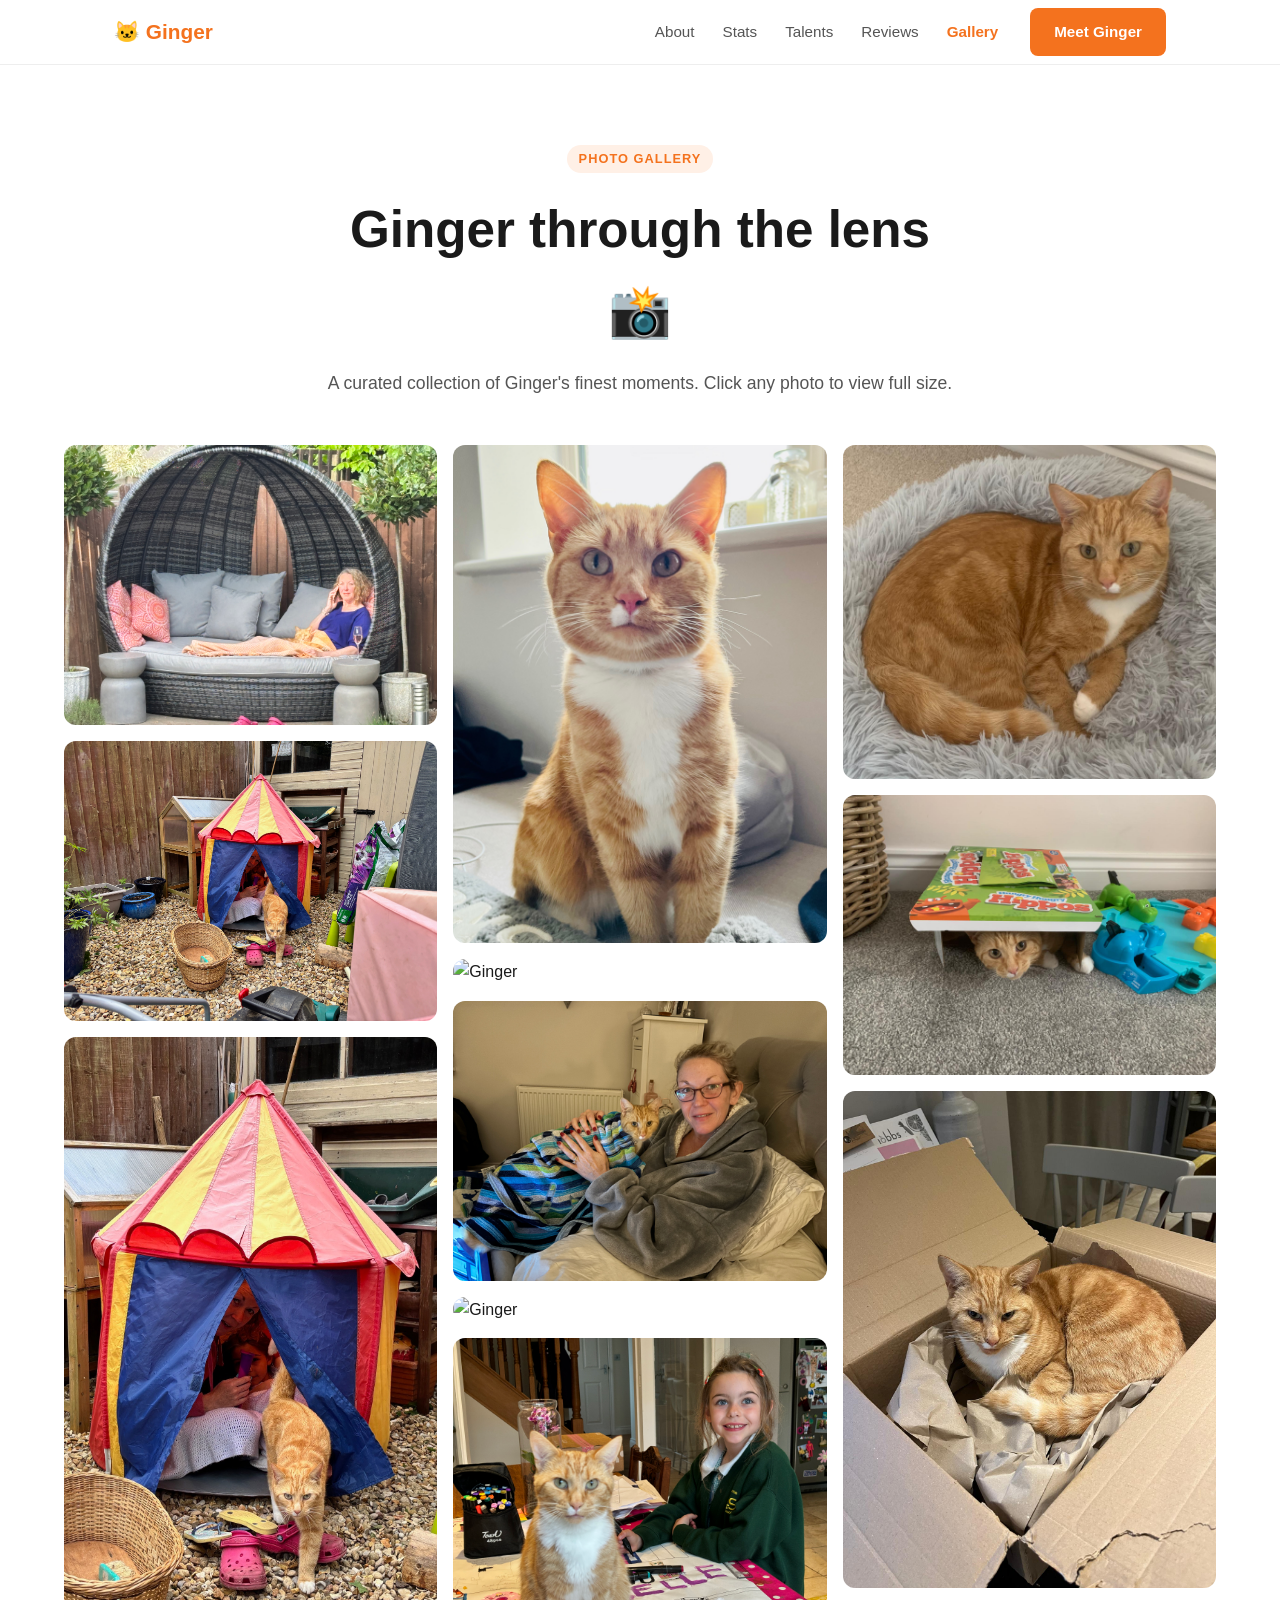
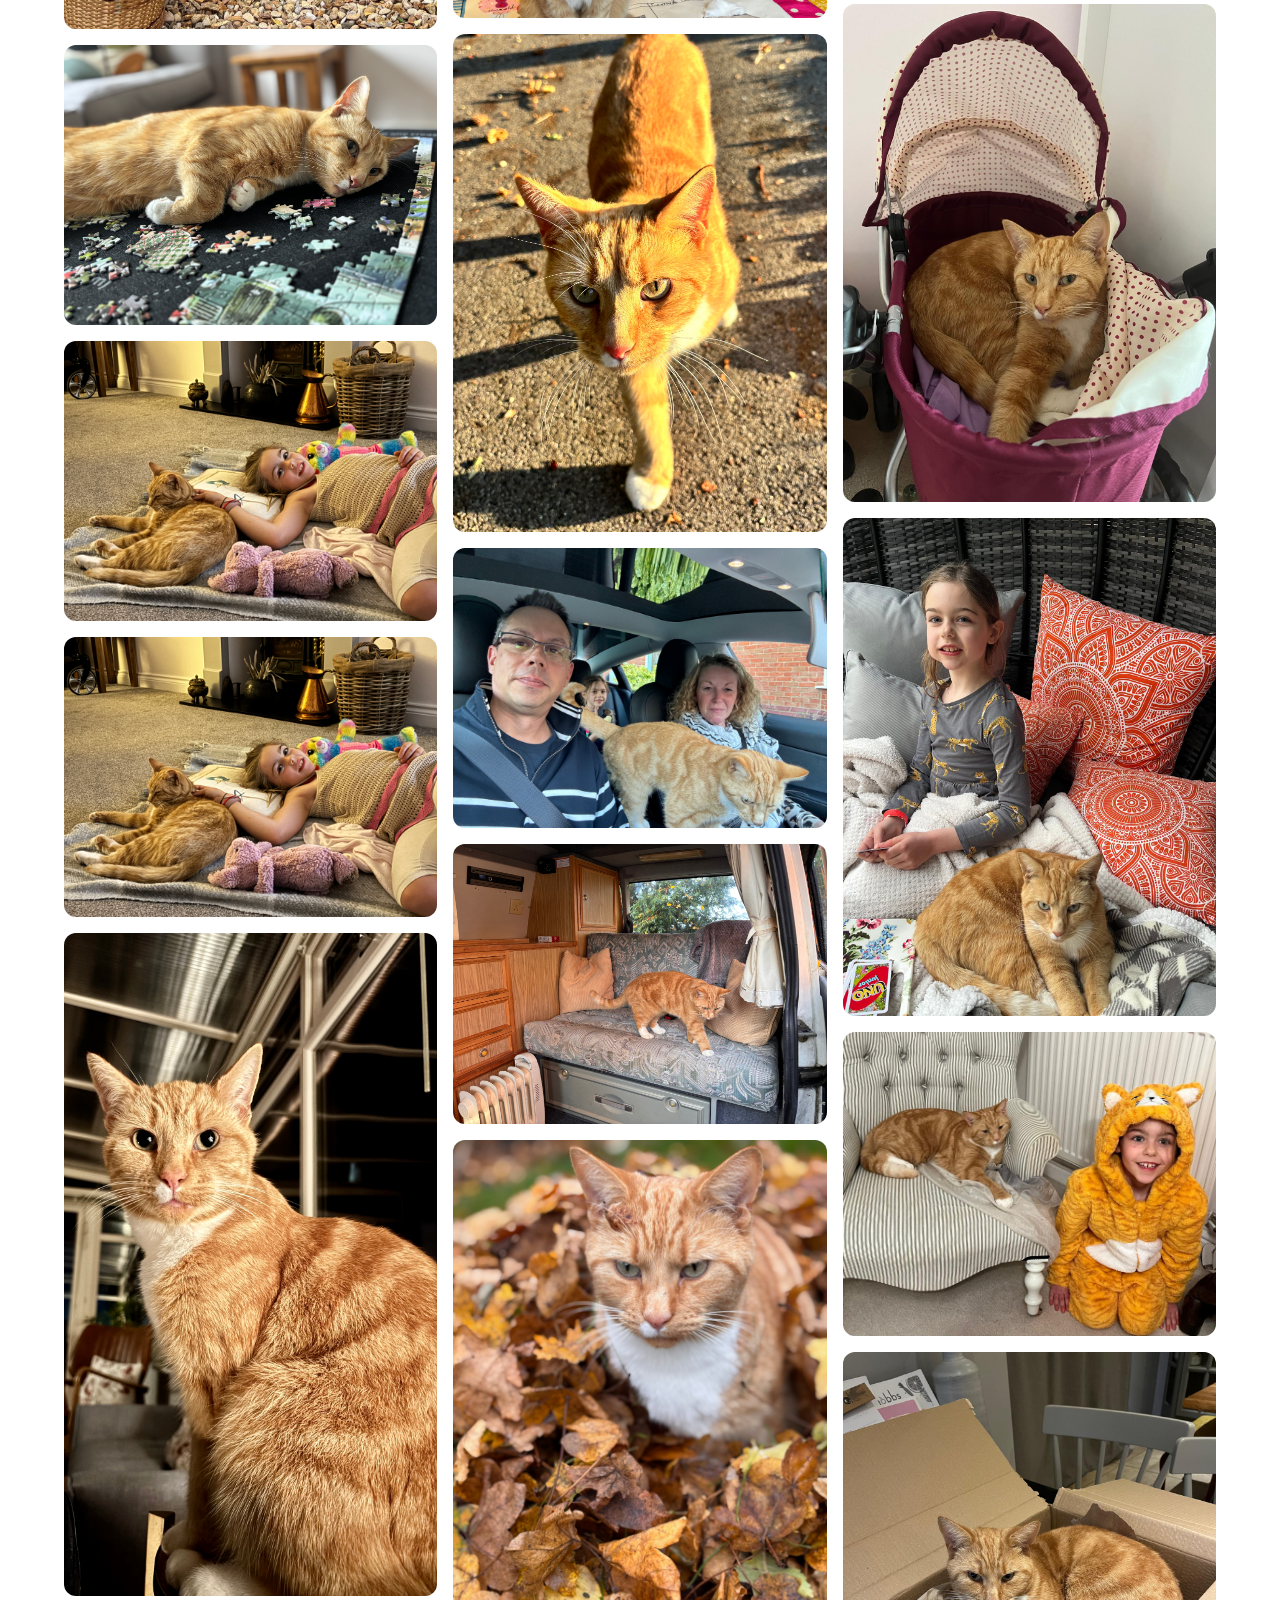
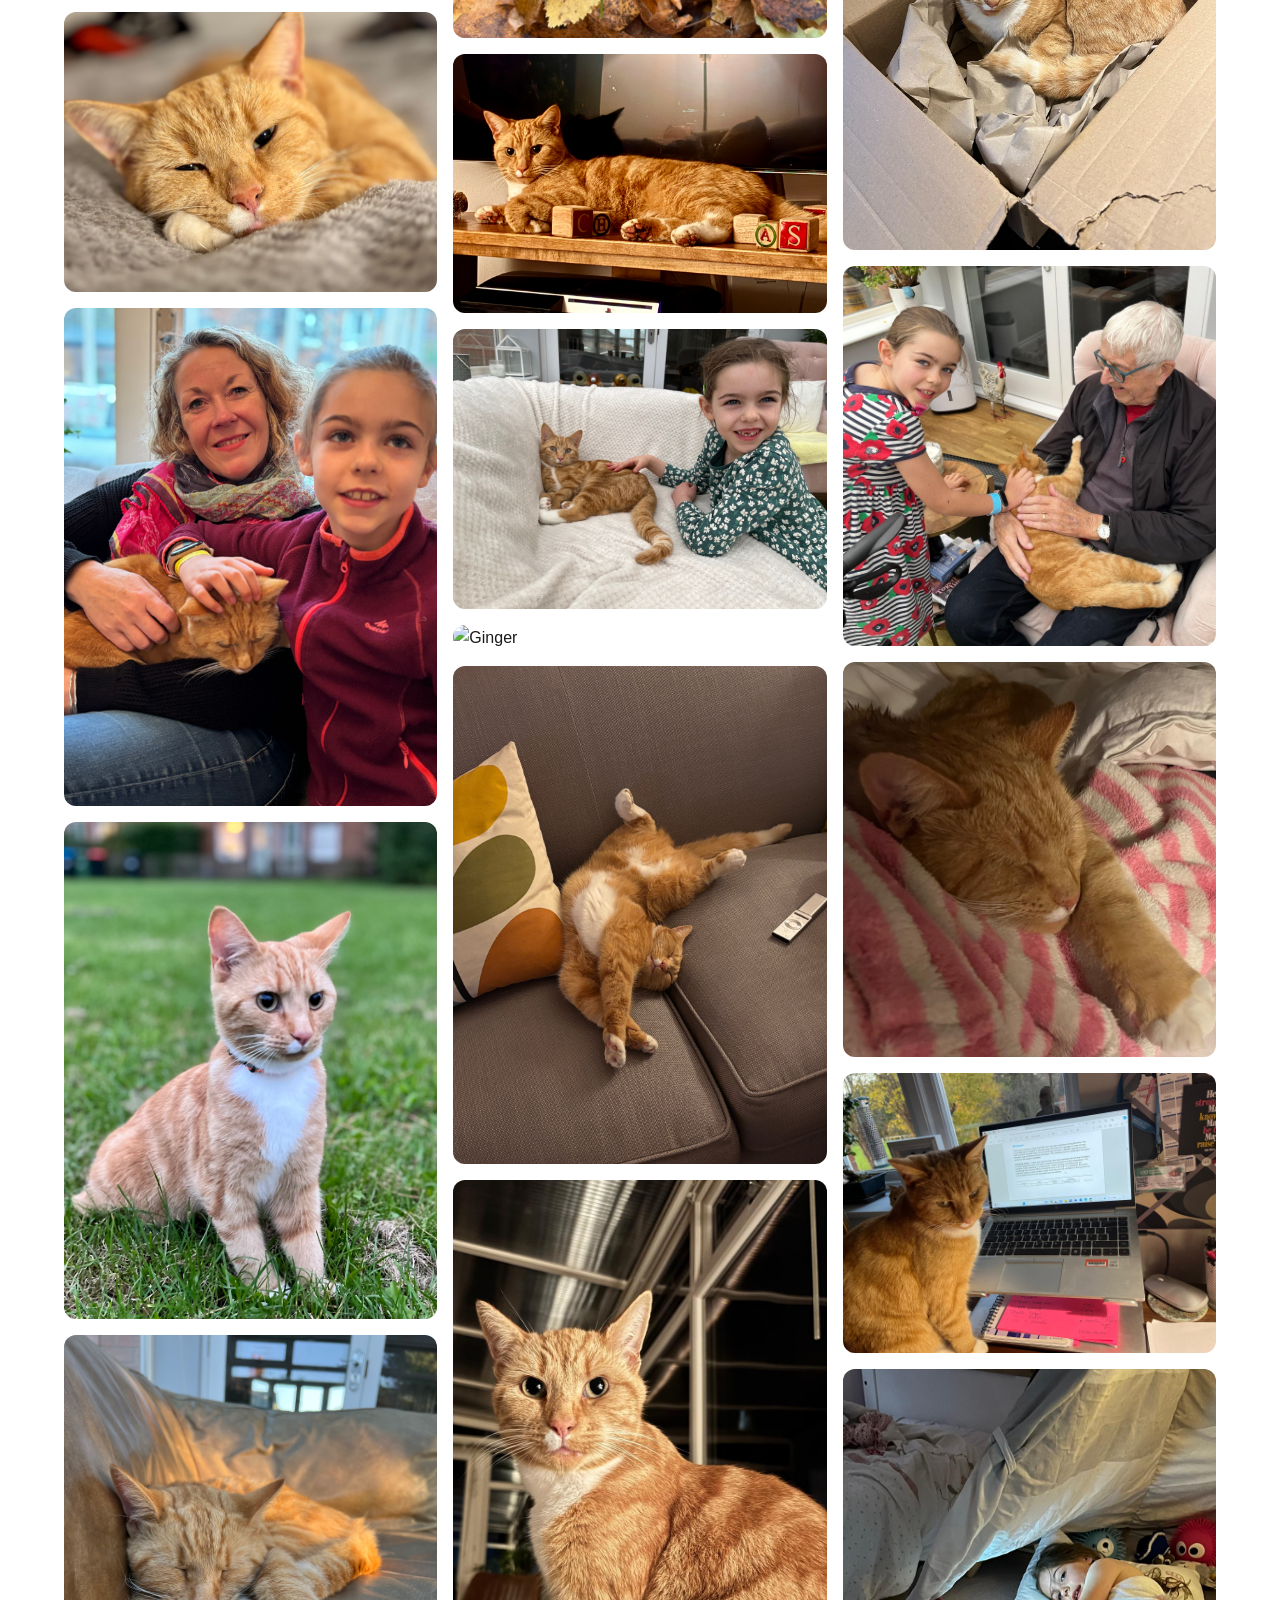
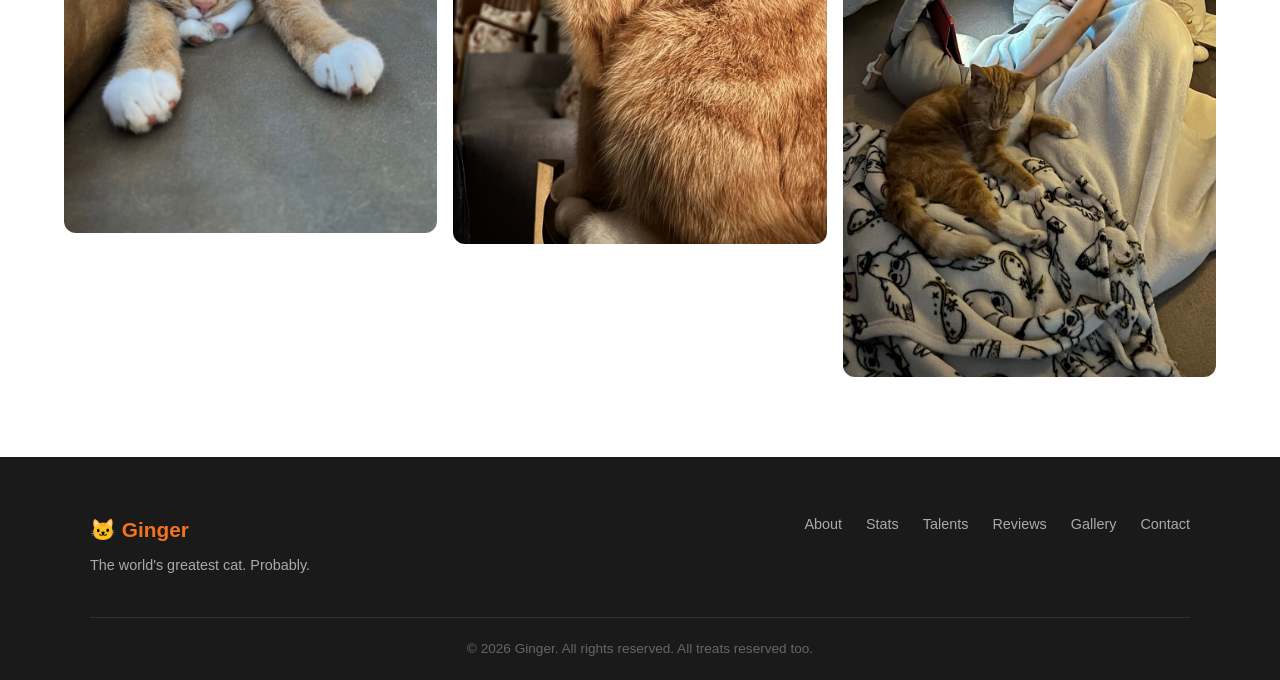
==== gallery.html @ 1afc9875 "Add Gallery page with all 36 Ginger photos Masonry grid layout with lightbox viewer, keyboard naviga" ====
<!DOCTYPE html>
<html lang="en">
<head>
  <meta charset="UTF-8" />
  <meta name="viewport" content="width=device-width, initial-scale=1.0" />
  <title>Ginger's Gallery</title>
  <link rel="stylesheet" href="styles.css" />
  <style>
    .gallery-hero {
      text-align: center;
      padding: 80px 24px 48px;
      max-width: 700px;
      margin: 0 auto;
    }
    .gallery-hero h1 {
      font-size: clamp(2rem, 5vw, 3.2rem);
      font-weight: 900;
      margin-bottom: 16px;
    }
    .gallery-hero p {
      color: var(--mid);
      font-size: 1.1rem;
    }

    .gallery-grid {
      columns: 3 280px;
      column-gap: 16px;
      padding: 0 24px 80px;
      max-width: 1200px;
      margin: 0 auto;
    }
    .gallery-item {
      break-inside: avoid;
      margin-bottom: 16px;
      border-radius: 12px;
      overflow: hidden;
      cursor: pointer;
      position: relative;
    }
    .gallery-item img {
      width: 100%;
      display: block;
      transition: transform 0.3s ease;
    }
    .gallery-item:hover img {
      transform: scale(1.03);
    }
    .gallery-item .overlay {
      position: absolute;
      inset: 0;
      background: rgba(244, 114, 30, 0);
      transition: background 0.3s;
      border-radius: 12px;
    }
    .gallery-item:hover .overlay {
      background: rgba(244, 114, 30, 0.15);
    }

    /* LIGHTBOX */
    .lightbox {
      display: none;
      position: fixed;
      inset: 0;
      background: rgba(0,0,0,0.92);
      z-index: 999;
      align-items: center;
      justify-content: center;
      padding: 24px;
    }
    .lightbox.active { display: flex; }
    .lightbox img {
      max-width: 90vw;
      max-height: 88vh;
      border-radius: 12px;
      object-fit: contain;
      box-shadow: 0 8px 48px rgba(0,0,0,0.6);
    }
    .lightbox-close {
      position: fixed;
      top: 20px;
      right: 28px;
      font-size: 2rem;
      color: white;
      cursor: pointer;
      background: none;
      border: none;
      line-height: 1;
      opacity: 0.8;
    }
    .lightbox-close:hover { opacity: 1; }
    .lightbox-prev,
    .lightbox-next {
      position: fixed;
      top: 50%;
      transform: translateY(-50%);
      font-size: 2.5rem;
      color: white;
      cursor: pointer;
      background: rgba(255,255,255,0.1);
      border: none;
      padding: 12px 18px;
      border-radius: 8px;
      opacity: 0.7;
      transition: opacity 0.2s, background 0.2s;
    }
    .lightbox-prev:hover,
    .lightbox-next:hover { opacity: 1; background: rgba(255,255,255,0.2); }
    .lightbox-prev { left: 16px; }
    .lightbox-next { right: 16px; }
    .lightbox-counter {
      position: fixed;
      bottom: 20px;
      left: 50%;
      transform: translateX(-50%);
      color: rgba(255,255,255,0.6);
      font-size: 0.9rem;
    }
  </style>
</head>
<body>

  <!-- NAV -->
  <nav class="nav">
    <div class="nav-inner">
      <a class="nav-logo" href="index.html">🐱 Ginger</a>
      <ul class="nav-links">
        <li><a href="index.html#about">About</a></li>
        <li><a href="index.html#stats">Stats</a></li>
        <li><a href="index.html#features">Talents</a></li>
        <li><a href="index.html#testimonials">Reviews</a></li>
        <li><a href="gallery.html" style="color: var(--orange); font-weight:700;">Gallery</a></li>
      </ul>
      <a class="btn btn-primary" href="index.html#contact">Meet Ginger</a>
    </div>
  </nav>

  <!-- HERO -->
  <div class="gallery-hero">
    <span class="section-tag">Photo Gallery</span>
    <h1>Ginger through the lens 📸</h1>
    <p>A curated collection of Ginger's finest moments. Click any photo to view full size.</p>
  </div>

  <!-- GALLERY GRID -->
  <div class="gallery-grid" id="galleryGrid">
    <div class="gallery-item" onclick="openLightbox(0)"><img src="images/IMG_0039.JPG" alt="Ginger" loading="lazy" /><div class="overlay"></div></div>
    <div class="gallery-item" onclick="openLightbox(1)"><img src="images/IMG_0161.JPG" alt="Ginger" loading="lazy" /><div class="overlay"></div></div>
    <div class="gallery-item" onclick="openLightbox(2)"><img src="images/IMG_0161-cropped.JPG" alt="Ginger" loading="lazy" /><div class="overlay"></div></div>
    <div class="gallery-item" onclick="openLightbox(3)"><img src="images/IMG_0317.jpg" alt="Ginger" loading="lazy" /><div class="overlay"></div></div>
    <div class="gallery-item" onclick="openLightbox(4)"><img src="images/IMG_0581.JPG" alt="Ginger" loading="lazy" /><div class="overlay"></div></div>
    <div class="gallery-item" onclick="openLightbox(5)"><img src="images/IMG_0581 2.JPG" alt="Ginger" loading="lazy" /><div class="overlay"></div></div>
    <div class="gallery-item" onclick="openLightbox(6)"><img src="images/IMG_2145.jpg" alt="Ginger" loading="lazy" /><div class="overlay"></div></div>
    <div class="gallery-item" onclick="openLightbox(7)"><img src="images/IMG_2267.jpg" alt="Ginger" loading="lazy" /><div class="overlay"></div></div>
    <div class="gallery-item" onclick="openLightbox(8)"><img src="images/IMG_2271.jpg" alt="Ginger" loading="lazy" /><div class="overlay"></div></div>
    <div class="gallery-item" onclick="openLightbox(9)"><img src="images/IMG_2612.jpg" alt="Ginger" loading="lazy" /><div class="overlay"></div></div>
    <div class="gallery-item" onclick="openLightbox(10)"><img src="images/IMG_2736.jpg" alt="Ginger" loading="lazy" /><div class="overlay"></div></div>
    <div class="gallery-item" onclick="openLightbox(11)"><img src="images/IMG_3006.jpg" alt="Ginger" loading="lazy" /><div class="overlay"></div></div>
    <div class="gallery-item" onclick="openLightbox(12)"><img src="images/IMG_3732.jpg" alt="Ginger" loading="lazy" /><div class="overlay"></div></div>
    <div class="gallery-item" onclick="openLightbox(13)"><img src="images/IMG_3766.JPG" alt="Ginger" loading="lazy" /><div class="overlay"></div></div>
    <div class="gallery-item" onclick="openLightbox(14)"><img src="images/IMG_4439.jpg" alt="Ginger" loading="lazy" /><div class="overlay"></div></div>
    <div class="gallery-item" onclick="openLightbox(15)"><img src="images/IMG_5946.JPG" alt="Ginger" loading="lazy" /><div class="overlay"></div></div>
    <div class="gallery-item" onclick="openLightbox(16)"><img src="images/IMG_7039.JPG" alt="Ginger" loading="lazy" /><div class="overlay"></div></div>
    <div class="gallery-item" onclick="openLightbox(17)"><img src="images/IMG_7172.JPG" alt="Ginger" loading="lazy" /><div class="overlay"></div></div>
    <div class="gallery-item" onclick="openLightbox(18)"><img src="images/IMG_8228.JPG" alt="Ginger" loading="lazy" /><div class="overlay"></div></div>
    <div class="gallery-item" onclick="openLightbox(19)"><img src="images/IMG_8300.jpg" alt="Ginger" loading="lazy" /><div class="overlay"></div></div>
    <div class="gallery-item" onclick="openLightbox(20)"><img src="images/IMG_8347.jpg" alt="Ginger" loading="lazy" /><div class="overlay"></div></div>
    <div class="gallery-item" onclick="openLightbox(21)"><img src="images/IMG_9263.jpg" alt="Ginger" loading="lazy" /><div class="overlay"></div></div>
    <div class="gallery-item" onclick="openLightbox(22)"><img src="images/IMG_9342.JPG" alt="Ginger" loading="lazy" /><div class="overlay"></div></div>
    <div class="gallery-item" onclick="openLightbox(23)"><img src="images/IMG_9694.JPG" alt="Ginger" loading="lazy" /><div class="overlay"></div></div>
    <div class="gallery-item" onclick="openLightbox(24)"><img src="images/PHOTO-2025-10-29-18-08-30.jpg" alt="Ginger" loading="lazy" /><div class="overlay"></div></div>
    <div class="gallery-item" onclick="openLightbox(25)"><img src="images/PHOTO-2025-11-19-21-37-35.jpg" alt="Ginger" loading="lazy" /><div class="overlay"></div></div>
    <div class="gallery-item" onclick="openLightbox(26)"><img src="images/PHOTO-2025-11-19-21-37-35 2.jpg" alt="Ginger" loading="lazy" /><div class="overlay"></div></div>
    <div class="gallery-item" onclick="openLightbox(27)"><img src="images/PHOTO-2025-11-19-21-51-48.jpg" alt="Ginger" loading="lazy" /><div class="overlay"></div></div>
    <div class="gallery-item" onclick="openLightbox(28)"><img src="images/PHOTO-2025-11-19-21-51-49.jpg" alt="Ginger" loading="lazy" /><div class="overlay"></div></div>
    <div class="gallery-item" onclick="openLightbox(29)"><img src="images/PHOTO-2025-11-19-21-51-50.jpg" alt="Ginger" loading="lazy" /><div class="overlay"></div></div>
    <div class="gallery-item" onclick="openLightbox(30)"><img src="images/PHOTO-2025-11-19-21-51-50 2.jpg" alt="Ginger" loading="lazy" /><div class="overlay"></div></div>
    <div class="gallery-item" onclick="openLightbox(31)"><img src="images/PHOTO-2025-11-20-22-21-13.jpg" alt="Ginger" loading="lazy" /><div class="overlay"></div></div>
    <div class="gallery-item" onclick="openLightbox(32)"><img src="images/PHOTO-2025-11-20-22-21-44.jpg" alt="Ginger" loading="lazy" /><div class="overlay"></div></div>
    <div class="gallery-item" onclick="openLightbox(33)"><img src="images/PHOTO-2025-11-20-22-21-44 2.jpg" alt="Ginger" loading="lazy" /><div class="overlay"></div></div>
    <div class="gallery-item" onclick="openLightbox(34)"><img src="images/03c46847-3a7b-4efd-ae27-775fa8135217.JPG" alt="Ginger" loading="lazy" /><div class="overlay"></div></div>
    <div class="gallery-item" onclick="openLightbox(35)"><img src="images/f00460f7-8f5e-483e-9037-ee507a286812.jpg" alt="Ginger" loading="lazy" /><div class="overlay"></div></div>
  </div>

  <!-- LIGHTBOX -->
  <div class="lightbox" id="lightbox">
    <button class="lightbox-close" onclick="closeLightbox()">✕</button>
    <button class="lightbox-prev" onclick="changePhoto(-1)">‹</button>
    <img id="lightboxImg" src="" alt="Ginger" />
    <button class="lightbox-next" onclick="changePhoto(1)">›</button>
    <div class="lightbox-counter" id="lightboxCounter"></div>
  </div>

  <!-- FOOTER -->
  <footer class="footer">
    <div class="footer-inner">
      <div class="footer-brand">
        <span class="nav-logo">🐱 Ginger</span>
        <p>The world's greatest cat. Probably.</p>
      </div>
      <div class="footer-links">
        <a href="index.html#about">About</a>
        <a href="index.html#stats">Stats</a>
        <a href="index.html#features">Talents</a>
        <a href="index.html#testimonials">Reviews</a>
        <a href="gallery.html">Gallery</a>
        <a href="index.html#contact">Contact</a>
      </div>
    </div>
    <div class="footer-bottom">
      <p>© 2026 Ginger. All rights reserved. All treats reserved too.</p>
    </div>
  </footer>

  <script>
    const images = Array.from(document.querySelectorAll('.gallery-item img')).map(img => img.src);
    let current = 0;

    function openLightbox(index) {
      current = index;
      updateLightbox();
      document.getElementById('lightbox').classList.add('active');
      document.body.style.overflow = 'hidden';
    }

    function closeLightbox() {
      document.getElementById('lightbox').classList.remove('active');
      document.body.style.overflow = '';
    }

    function changePhoto(dir) {
      current = (current + dir + images.length) % images.length;
      updateLightbox();
    }

    function updateLightbox() {
      document.getElementById('lightboxImg').src = images[current];
      document.getElementById('lightboxCounter').textContent = (current + 1) + ' / ' + images.length;
    }

    document.getElementById('lightbox').addEventListener('click', function(e) {
      if (e.target === this) closeLightbox();
    });

    document.addEventListener('keydown', function(e) {
      if (!document.getElementById('lightbox').classList.contains('active')) return;
      if (e.key === 'ArrowRight') changePhoto(1);
      if (e.key === 'ArrowLeft') changePhoto(-1);
      if (e.key === 'Escape') closeLightbox();
    });
  </script>

</body>
</html>
---- styles.css ----
/* =====================
   RESET & BASE
   ===================== */
*, *::before, *::after { box-sizing: border-box; margin: 0; padding: 0; }

:root {
  --orange:     #F4721E;
  --orange-lt:  #FFF0E6;
  --orange-dk:  #C7551A;
  --dark:       #1A1A1A;
  --mid:        #555;
  --light:      #F9F9F9;
  --white:      #FFFFFF;
  --radius:     12px;
  --shadow:     0 4px 24px rgba(0,0,0,0.08);
}

html { scroll-behavior: smooth; }

body {
  font-family: -apple-system, BlinkMacSystemFont, "Segoe UI", Roboto, sans-serif;
  color: var(--dark);
  background: var(--white);
  line-height: 1.6;
}

a { text-decoration: none; color: inherit; }
ul { list-style: none; }

/* =====================
   BUTTONS
   ===================== */
.btn {
  display: inline-block;
  padding: 10px 22px;
  border-radius: 8px;
  font-weight: 600;
  font-size: 0.95rem;
  transition: all 0.2s ease;
  cursor: pointer;
  border: 2px solid transparent;
}
.btn-primary {
  background: var(--orange);
  color: var(--white);
}
.btn-primary:hover { background: var(--orange-dk); }
.btn-outline {
  border-color: var(--dark);
  color: var(--dark);
  background: transparent;
}
.btn-outline:hover { background: var(--dark); color: var(--white); }
.btn-lg { padding: 14px 32px; font-size: 1.05rem; border-radius: 10px; }

/* =====================
   LAYOUT HELPERS
   ===================== */
.section-inner {
  max-width: 1100px;
  margin: 0 auto;
  padding: 0 24px;
}
.section-tag {
  display: inline-block;
  background: var(--orange-lt);
  color: var(--orange);
  font-size: 0.8rem;
  font-weight: 700;
  text-transform: uppercase;
  letter-spacing: 0.08em;
  padding: 4px 12px;
  border-radius: 20px;
  margin-bottom: 16px;
}
h2 {
  font-size: clamp(1.8rem, 4vw, 2.8rem);
  font-weight: 800;
  line-height: 1.2;
  margin-bottom: 16px;
}
.section-sub {
  font-size: 1.1rem;
  color: var(--mid);
  margin-bottom: 48px;
}

/* =====================
   NAV
   ===================== */
.nav {
  position: sticky;
  top: 0;
  z-index: 100;
  background: rgba(255,255,255,0.92);
  backdrop-filter: blur(12px);
  border-bottom: 1px solid #eee;
}
.nav-inner {
  max-width: 1100px;
  margin: 0 auto;
  padding: 0 24px;
  height: 64px;
  display: flex;
  align-items: center;
  gap: 32px;
}
.nav-logo {
  font-size: 1.3rem;
  font-weight: 800;
  color: var(--orange);
  margin-right: auto;
}
.nav-links {
  display: flex;
  gap: 28px;
}
.nav-links a {
  font-size: 0.95rem;
  color: var(--mid);
  font-weight: 500;
  transition: color 0.2s;
}
.nav-links a:hover { color: var(--dark); }

/* =====================
   HERO
   ===================== */
.hero {
  display: flex;
  align-items: center;
  justify-content: center;
  gap: 64px;
  max-width: 1100px;
  margin: 0 auto;
  padding: 96px 24px 80px;
}
.hero-inner { flex: 1; }
.hero-badge {
  display: inline-block;
  background: var(--orange-lt);
  color: var(--orange-dk);
  font-size: 0.85rem;
  font-weight: 600;
  padding: 6px 14px;
  border-radius: 20px;
  margin-bottom: 24px;
}
.hero-headline {
  font-size: clamp(2.4rem, 6vw, 4rem);
  font-weight: 900;
  line-height: 1.1;
  margin-bottom: 20px;
  color: var(--dark);
}
.hero-sub {
  font-size: 1.15rem;
  color: var(--mid);
  max-width: 480px;
  margin-bottom: 36px;
}
.hero-ctas { display: flex; gap: 16px; flex-wrap: wrap; }

.hero-image { flex: 0 0 auto; }
.cat-card {
  background: var(--orange-lt);
  border: 2px solid var(--orange);
  border-radius: 20px;
  padding: 48px 56px;
  text-align: center;
}
.cat-emoji { font-size: 6rem; margin-bottom: 16px; }
.cat-label {
  font-size: 0.85rem;
  color: var(--orange-dk);
  font-weight: 600;
}

/* =====================
   LOGOS
   ===================== */
.logos {
  background: var(--light);
  padding: 48px 24px;
  text-align: center;
  border-top: 1px solid #eee;
  border-bottom: 1px solid #eee;
}
.logos-label {
  font-size: 0.85rem;
  text-transform: uppercase;
  letter-spacing: 0.1em;
  color: #999;
  font-weight: 600;
  margin-bottom: 24px;
}
.logos-row {
  display: flex;
  justify-content: center;
  flex-wrap: wrap;
  gap: 32px;
}
.logos-row span {
  font-size: 1rem;
  font-weight: 600;
  color: var(--mid);
}

/* =====================
   ABOUT
   ===================== */
.about { padding: 96px 0; }
.two-col {
  display: grid;
  grid-template-columns: 1fr 1fr;
  gap: 64px;
  align-items: center;
}
.about-text h2 { margin-bottom: 20px; }
.about-text p { color: var(--mid); margin-bottom: 16px; font-size: 1.05rem; }

.about-card {
  background: var(--orange-lt);
  border-radius: var(--radius);
  padding: 40px;
  border: 1px solid #fdd5b4;
}
.about-emoji { font-size: 3rem; margin-bottom: 20px; }
.about-facts li {
  padding: 10px 0;
  border-bottom: 1px solid #fdd5b4;
  font-size: 0.95rem;
  color: var(--dark);
}
.about-facts li:last-child { border-bottom: none; }
.about-facts strong { color: var(--orange-dk); }

/* =====================
   STATS
   ===================== */
.stats {
  background: var(--dark);
  color: var(--white);
  padding: 96px 0;
  text-align: center;
}
.stats h2 { color: var(--white); margin-bottom: 12px; }
.stats .section-sub { margin-bottom: 56px; color: #aaa; }
.stats-grid {
  display: grid;
  grid-template-columns: repeat(4, 1fr);
  gap: 32px;
  margin-top: 48px;
}
.stat-card {
  background: rgba(255,255,255,0.05);
  border: 1px solid rgba(255,255,255,0.1);
  border-radius: var(--radius);
  padding: 40px 20px;
}
.stat-number {
  font-size: 3rem;
  font-weight: 900;
  color: var(--orange);
  margin-bottom: 8px;
}
.stat-label {
  font-size: 0.9rem;
  color: #aaa;
  font-weight: 500;
}

/* =====================
   FEATURES
   ===================== */
.features { padding: 96px 0; }
.features h2 { margin-bottom: 8px; }
.features-grid {
  display: grid;
  grid-template-columns: repeat(3, 1fr);
  gap: 28px;
  margin-top: 48px;
}
.feature-card {
  background: var(--white);
  border: 1px solid #eee;
  border-radius: var(--radius);
  padding: 32px;
  transition: box-shadow 0.2s, transform 0.2s;
}
.feature-card:hover {
  box-shadow: var(--shadow);
  transform: translateY(-4px);
}
.feature-icon { font-size: 2.2rem; margin-bottom: 16px; }
.feature-card h3 {
  font-size: 1.1rem;
  font-weight: 700;
  margin-bottom: 10px;
}
.feature-card p { color: var(--mid); font-size: 0.95rem; }

/* =====================
   TESTIMONIALS
   ===================== */
.testimonials {
  background: var(--light);
  padding: 96px 0;
  text-align: center;
}
.testimonials h2 { margin-bottom: 48px; }
.testimonials-grid {
  display: grid;
  grid-template-columns: repeat(3, 1fr);
  gap: 28px;
}
.testimonial-card {
  background: var(--white);
  border-radius: var(--radius);
  padding: 36px 28px;
  box-shadow: var(--shadow);
  text-align: left;
}
.testimonial-card p {
  font-size: 1rem;
  color: var(--dark);
  font-style: italic;
  margin-bottom: 20px;
  line-height: 1.7;
}
.testimonial-author {
  font-weight: 700;
  color: var(--orange);
  font-size: 0.9rem;
}

/* =====================
   CONTACT
   ===================== */
.contact {
  padding: 96px 0;
  background: var(--orange);
}
.contact-inner { text-align: center; }
.contact h2 { color: var(--white); margin-bottom: 12px; }
.contact p { color: rgba(255,255,255,0.85); margin-bottom: 40px; font-size: 1.05rem; }

.contact-form {
  display: flex;
  flex-direction: column;
  gap: 16px;
  max-width: 480px;
  margin: 0 auto;
}
.contact-form input,
.contact-form textarea {
  padding: 14px 18px;
  border-radius: 8px;
  border: none;
  font-size: 1rem;
  font-family: inherit;
  outline: none;
  background: var(--white);
}
.contact-form textarea { resize: vertical; }
.contact-form .btn-primary {
  background: var(--dark);
  color: var(--white);
}
.contact-form .btn-primary:hover { background: #333; }

/* =====================
   FOOTER
   ===================== */
.footer {
  background: var(--dark);
  color: var(--white);
  padding: 56px 24px 0;
}
.footer-inner {
  max-width: 1100px;
  margin: 0 auto;
  display: flex;
  justify-content: space-between;
  align-items: flex-start;
  gap: 40px;
  padding-bottom: 40px;
  border-bottom: 1px solid rgba(255,255,255,0.1);
}
.footer-brand .nav-logo { color: var(--orange); display: block; margin-bottom: 8px; }
.footer-brand p { color: #aaa; font-size: 0.9rem; }
.footer-links {
  display: flex;
  gap: 24px;
  flex-wrap: wrap;
}
.footer-links a {
  color: #aaa;
  font-size: 0.9rem;
  transition: color 0.2s;
}
.footer-links a:hover { color: var(--white); }
.footer-bottom {
  max-width: 1100px;
  margin: 0 auto;
  padding: 20px 0;
  text-align: center;
}
.footer-bottom p { color: #666; font-size: 0.85rem; }

/* =====================
   RESPONSIVE
   ===================== */
@media (max-width: 768px) {
  .hero { flex-direction: column; padding: 64px 24px 56px; text-align: center; }
  .hero-sub { margin: 0 auto 36px; }
  .hero-ctas { justify-content: center; }
  .two-col { grid-template-columns: 1fr; }
  .stats-grid { grid-template-columns: repeat(2, 1fr); }
  .features-grid { grid-template-columns: 1fr; }
  .testimonials-grid { grid-template-columns: 1fr; }
  .nav-links { display: none; }
  .footer-inner { flex-direction: column; }
}
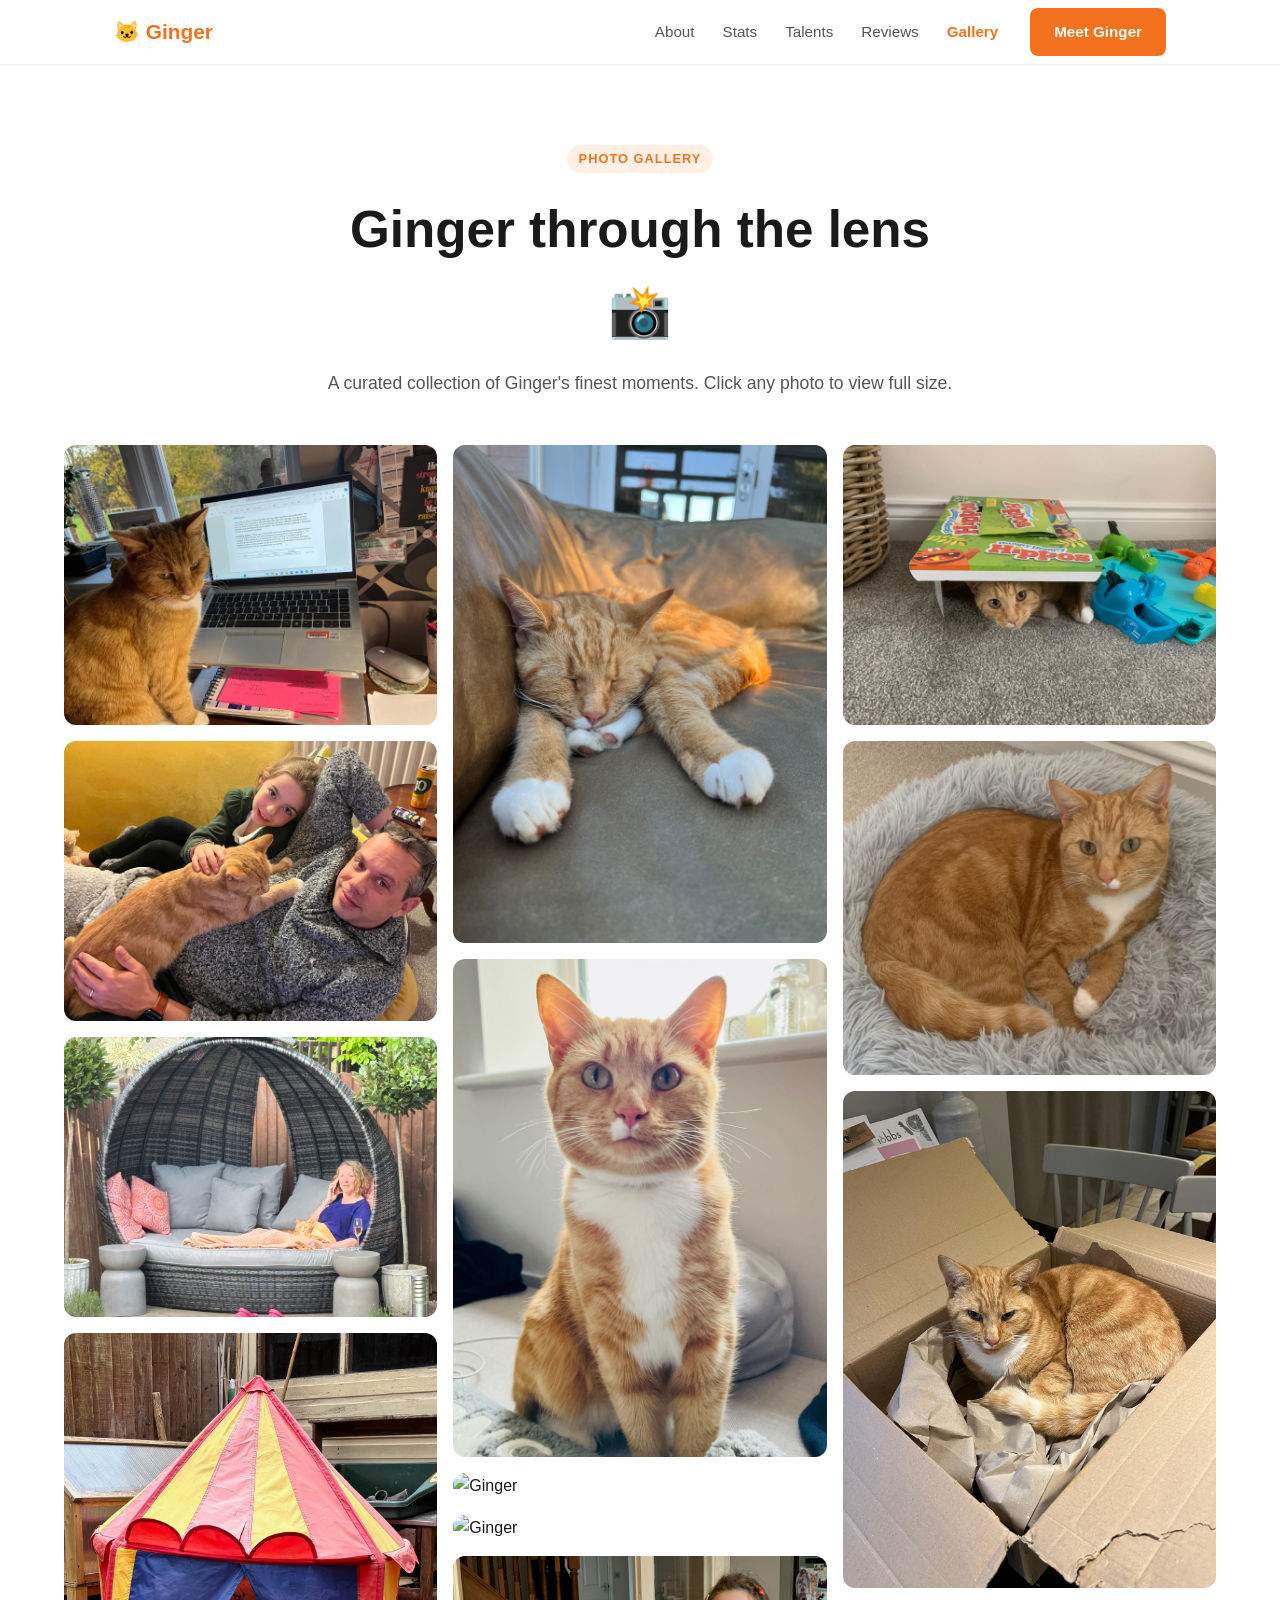
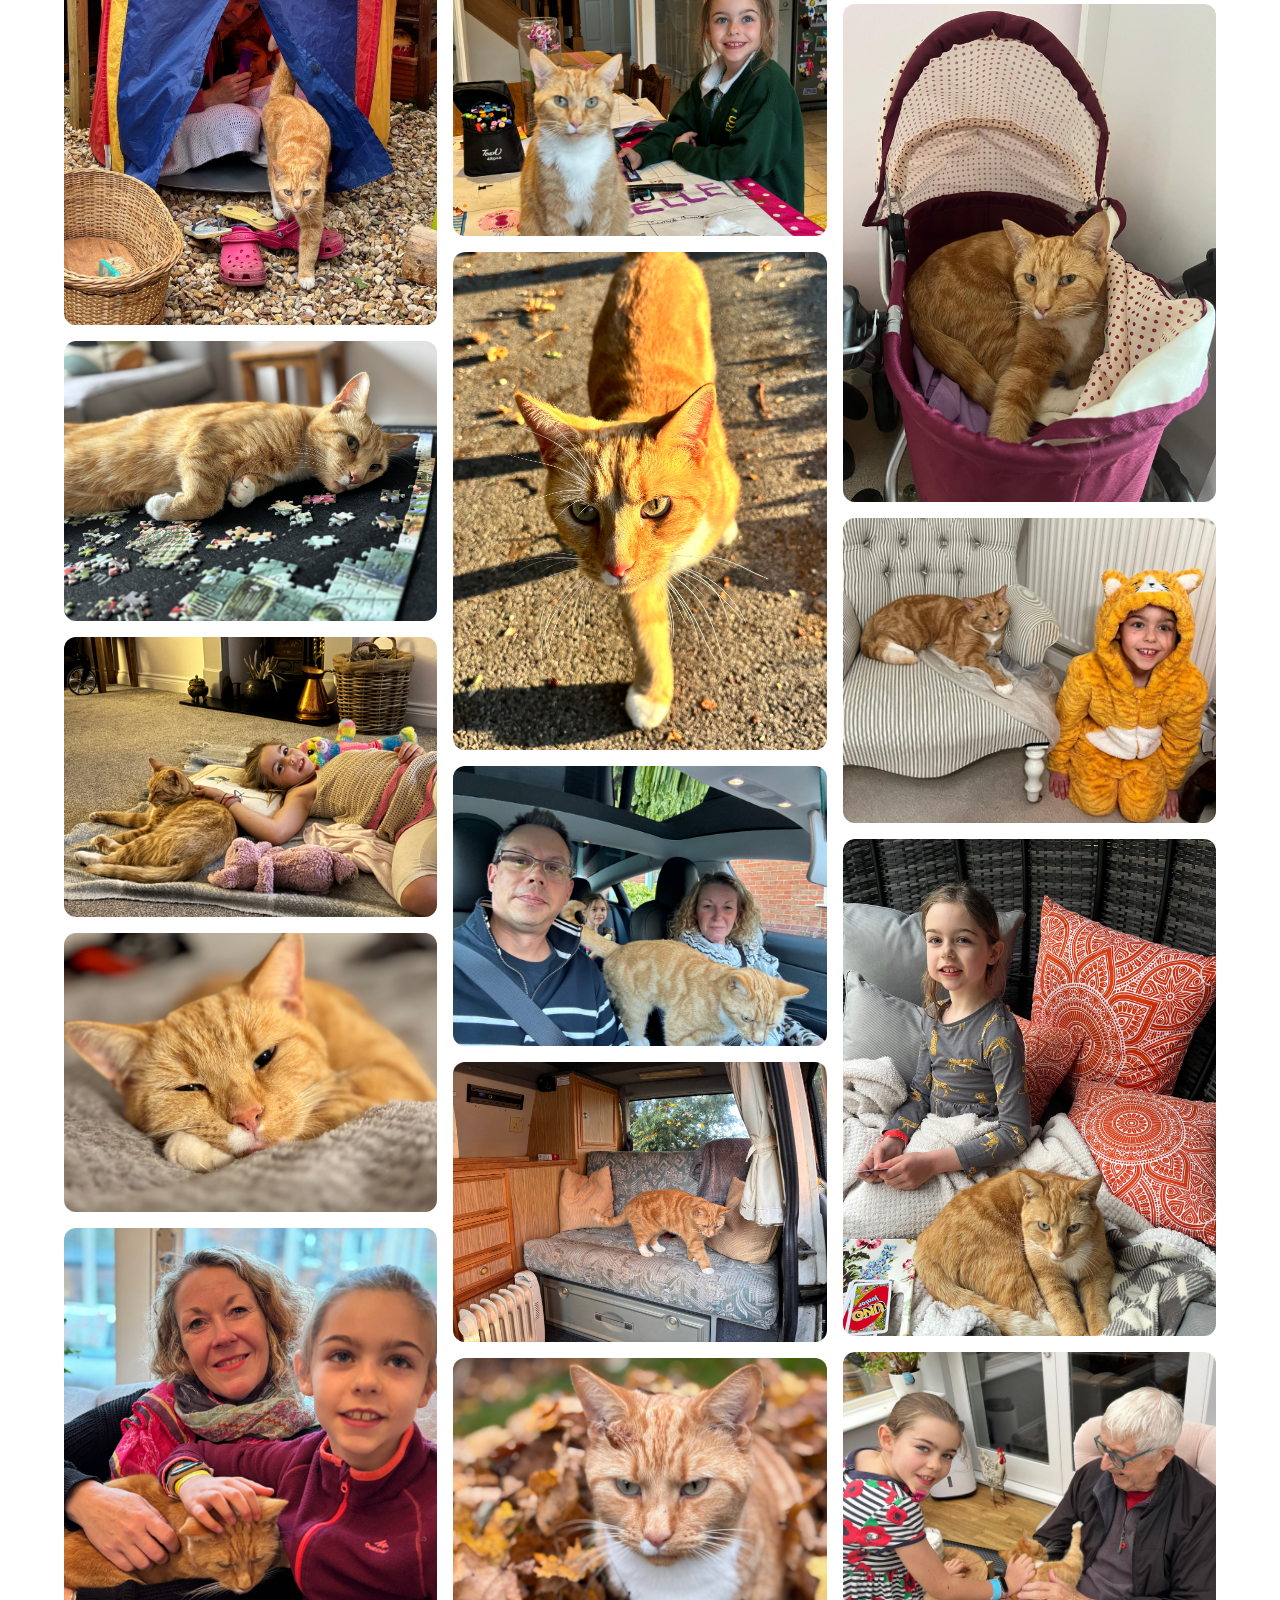
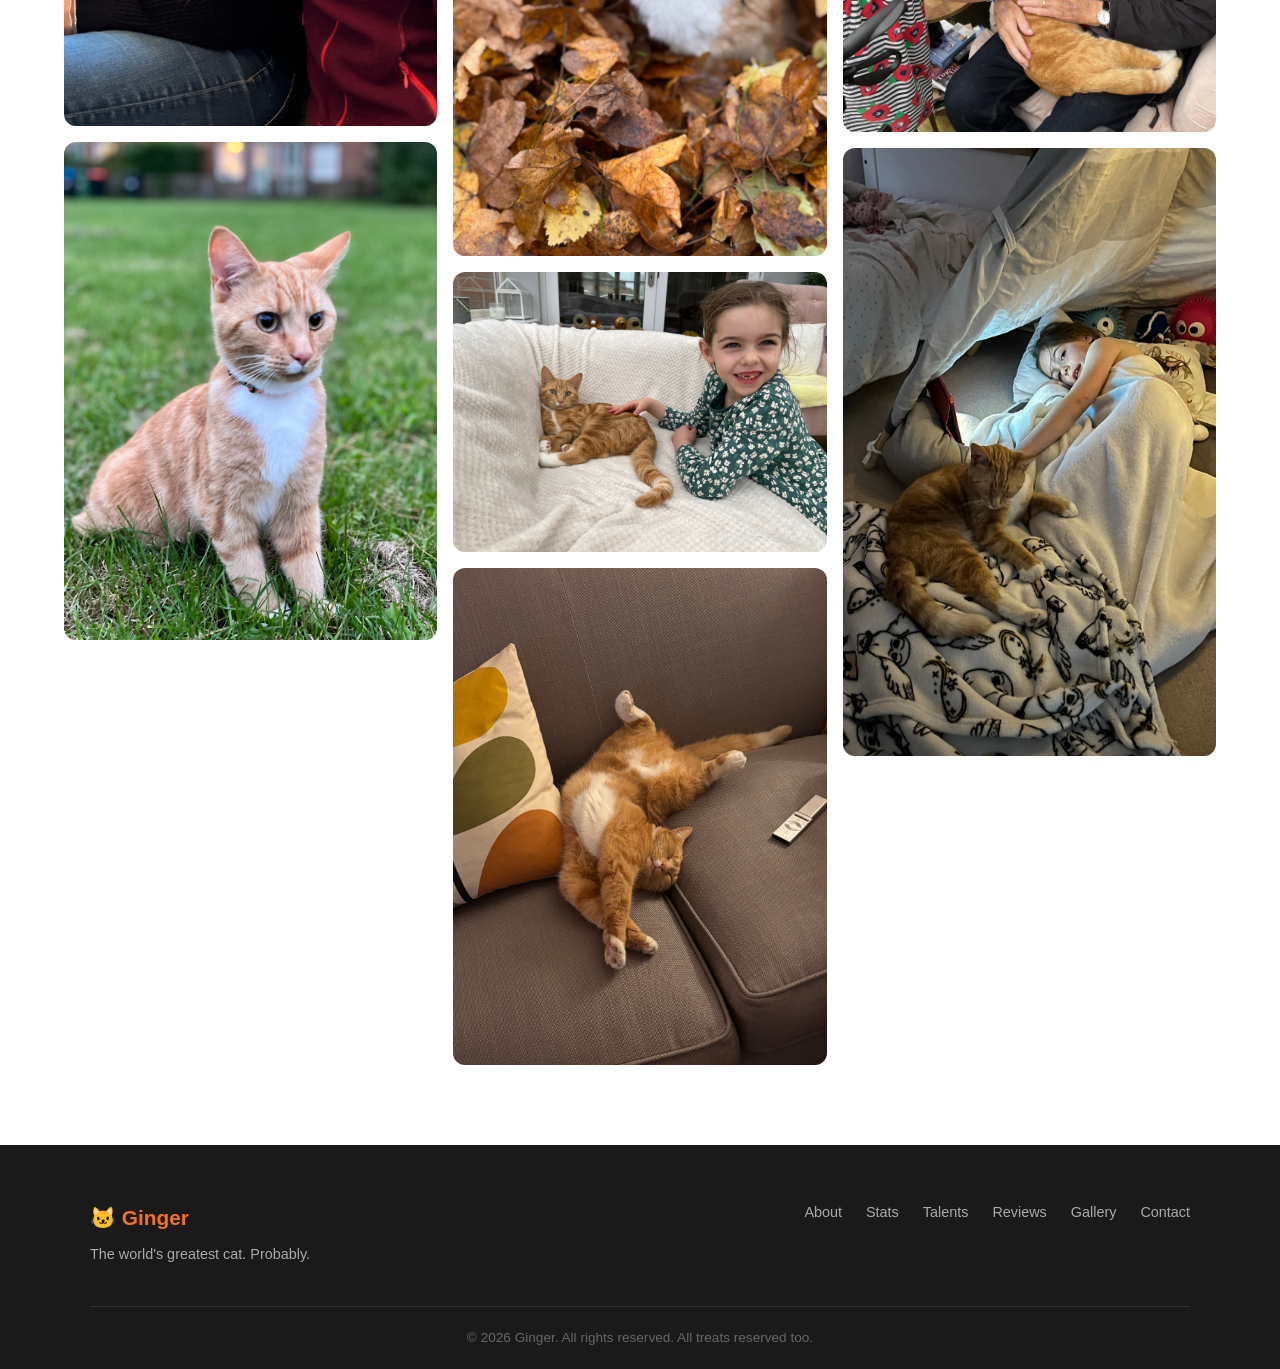
==== commit a85753ed: "Rebuild gallery with updated photos, swap hero image to IMG_2267 Removed 9 deleted photos, updated g" ====
--- a/gallery.html
+++ b/gallery.html
@@ -143,42 +143,34 @@
 
   <!-- GALLERY GRID -->
   <div class="gallery-grid" id="galleryGrid">
-    <div class="gallery-item" onclick="openLightbox(0)"><img src="images/IMG_0039.JPG" alt="Ginger" loading="lazy" /><div class="overlay"></div></div>
-    <div class="gallery-item" onclick="openLightbox(1)"><img src="images/IMG_0161.JPG" alt="Ginger" loading="lazy" /><div class="overlay"></div></div>
-    <div class="gallery-item" onclick="openLightbox(2)"><img src="images/IMG_0161-cropped.JPG" alt="Ginger" loading="lazy" /><div class="overlay"></div></div>
-    <div class="gallery-item" onclick="openLightbox(3)"><img src="images/IMG_0317.jpg" alt="Ginger" loading="lazy" /><div class="overlay"></div></div>
-    <div class="gallery-item" onclick="openLightbox(4)"><img src="images/IMG_0581.JPG" alt="Ginger" loading="lazy" /><div class="overlay"></div></div>
-    <div class="gallery-item" onclick="openLightbox(5)"><img src="images/IMG_0581 2.JPG" alt="Ginger" loading="lazy" /><div class="overlay"></div></div>
-    <div class="gallery-item" onclick="openLightbox(6)"><img src="images/IMG_2145.jpg" alt="Ginger" loading="lazy" /><div class="overlay"></div></div>
-    <div class="gallery-item" onclick="openLightbox(7)"><img src="images/IMG_2267.jpg" alt="Ginger" loading="lazy" /><div class="overlay"></div></div>
-    <div class="gallery-item" onclick="openLightbox(8)"><img src="images/IMG_2271.jpg" alt="Ginger" loading="lazy" /><div class="overlay"></div></div>
-    <div class="gallery-item" onclick="openLightbox(9)"><img src="images/IMG_2612.jpg" alt="Ginger" loading="lazy" /><div class="overlay"></div></div>
-    <div class="gallery-item" onclick="openLightbox(10)"><img src="images/IMG_2736.jpg" alt="Ginger" loading="lazy" /><div class="overlay"></div></div>
-    <div class="gallery-item" onclick="openLightbox(11)"><img src="images/IMG_3006.jpg" alt="Ginger" loading="lazy" /><div class="overlay"></div></div>
-    <div class="gallery-item" onclick="openLightbox(12)"><img src="images/IMG_3732.jpg" alt="Ginger" loading="lazy" /><div class="overlay"></div></div>
-    <div class="gallery-item" onclick="openLightbox(13)"><img src="images/IMG_3766.JPG" alt="Ginger" loading="lazy" /><div class="overlay"></div></div>
-    <div class="gallery-item" onclick="openLightbox(14)"><img src="images/IMG_4439.jpg" alt="Ginger" loading="lazy" /><div class="overlay"></div></div>
-    <div class="gallery-item" onclick="openLightbox(15)"><img src="images/IMG_5946.JPG" alt="Ginger" loading="lazy" /><div class="overlay"></div></div>
-    <div class="gallery-item" onclick="openLightbox(16)"><img src="images/IMG_7039.JPG" alt="Ginger" loading="lazy" /><div class="overlay"></div></div>
-    <div class="gallery-item" onclick="openLightbox(17)"><img src="images/IMG_7172.JPG" alt="Ginger" loading="lazy" /><div class="overlay"></div></div>
-    <div class="gallery-item" onclick="openLightbox(18)"><img src="images/IMG_8228.JPG" alt="Ginger" loading="lazy" /><div class="overlay"></div></div>
-    <div class="gallery-item" onclick="openLightbox(19)"><img src="images/IMG_8300.jpg" alt="Ginger" loading="lazy" /><div class="overlay"></div></div>
-    <div class="gallery-item" onclick="openLightbox(20)"><img src="images/IMG_8347.jpg" alt="Ginger" loading="lazy" /><div class="overlay"></div></div>
-    <div class="gallery-item" onclick="openLightbox(21)"><img src="images/IMG_9263.jpg" alt="Ginger" loading="lazy" /><div class="overlay"></div></div>
-    <div class="gallery-item" onclick="openLightbox(22)"><img src="images/IMG_9342.JPG" alt="Ginger" loading="lazy" /><div class="overlay"></div></div>
-    <div class="gallery-item" onclick="openLightbox(23)"><img src="images/IMG_9694.JPG" alt="Ginger" loading="lazy" /><div class="overlay"></div></div>
-    <div class="gallery-item" onclick="openLightbox(24)"><img src="images/PHOTO-2025-10-29-18-08-30.jpg" alt="Ginger" loading="lazy" /><div class="overlay"></div></div>
-    <div class="gallery-item" onclick="openLightbox(25)"><img src="images/PHOTO-2025-11-19-21-37-35.jpg" alt="Ginger" loading="lazy" /><div class="overlay"></div></div>
-    <div class="gallery-item" onclick="openLightbox(26)"><img src="images/PHOTO-2025-11-19-21-37-35 2.jpg" alt="Ginger" loading="lazy" /><div class="overlay"></div></div>
-    <div class="gallery-item" onclick="openLightbox(27)"><img src="images/PHOTO-2025-11-19-21-51-48.jpg" alt="Ginger" loading="lazy" /><div class="overlay"></div></div>
-    <div class="gallery-item" onclick="openLightbox(28)"><img src="images/PHOTO-2025-11-19-21-51-49.jpg" alt="Ginger" loading="lazy" /><div class="overlay"></div></div>
-    <div class="gallery-item" onclick="openLightbox(29)"><img src="images/PHOTO-2025-11-19-21-51-50.jpg" alt="Ginger" loading="lazy" /><div class="overlay"></div></div>
-    <div class="gallery-item" onclick="openLightbox(30)"><img src="images/PHOTO-2025-11-19-21-51-50 2.jpg" alt="Ginger" loading="lazy" /><div class="overlay"></div></div>
-    <div class="gallery-item" onclick="openLightbox(31)"><img src="images/PHOTO-2025-11-20-22-21-13.jpg" alt="Ginger" loading="lazy" /><div class="overlay"></div></div>
-    <div class="gallery-item" onclick="openLightbox(32)"><img src="images/PHOTO-2025-11-20-22-21-44.jpg" alt="Ginger" loading="lazy" /><div class="overlay"></div></div>
-    <div class="gallery-item" onclick="openLightbox(33)"><img src="images/PHOTO-2025-11-20-22-21-44 2.jpg" alt="Ginger" loading="lazy" /><div class="overlay"></div></div>
-    <div class="gallery-item" onclick="openLightbox(34)"><img src="images/03c46847-3a7b-4efd-ae27-775fa8135217.JPG" alt="Ginger" loading="lazy" /><div class="overlay"></div></div>
-    <div class="gallery-item" onclick="openLightbox(35)"><img src="images/f00460f7-8f5e-483e-9037-ee507a286812.jpg" alt="Ginger" loading="lazy" /><div class="overlay"></div></div>
+    <div class="gallery-item" onclick="openLightbox(0)"><img src="images/03c46847-3a7b-4efd-ae27-775fa8135217.JPG" alt="Ginger" loading="lazy" /><div class="overlay"></div></div>
+    <div class="gallery-item" onclick="openLightbox(1)"><img src="images/804e8b1c-2c25-4e67-b28b-7fe9ec4af5d0.JPG" alt="Ginger" loading="lazy" /><div class="overlay"></div></div>
+    <div class="gallery-item" onclick="openLightbox(2)"><img src="images/IMG_0039.JPG" alt="Ginger" loading="lazy" /><div class="overlay"></div></div>
+    <div class="gallery-item" onclick="openLightbox(3)"><img src="images/IMG_0161-cropped.JPG" alt="Ginger" loading="lazy" /><div class="overlay"></div></div>
+    <div class="gallery-item" onclick="openLightbox(4)"><img src="images/IMG_0317.jpg" alt="Ginger" loading="lazy" /><div class="overlay"></div></div>
+    <div class="gallery-item" onclick="openLightbox(5)"><img src="images/IMG_0581.JPG" alt="Ginger" loading="lazy" /><div class="overlay"></div></div>
+    <div class="gallery-item" onclick="openLightbox(6)"><img src="images/IMG_2267.jpg" alt="Ginger" loading="lazy" /><div class="overlay"></div></div>
+    <div class="gallery-item" onclick="openLightbox(7)"><img src="images/IMG_2271.jpg" alt="Ginger" loading="lazy" /><div class="overlay"></div></div>
+    <div class="gallery-item" onclick="openLightbox(8)"><img src="images/IMG_2612.jpg" alt="Ginger" loading="lazy" /><div class="overlay"></div></div>
+    <div class="gallery-item" onclick="openLightbox(9)"><img src="images/IMG_2736.jpg" alt="Ginger" loading="lazy" /><div class="overlay"></div></div>
+    <div class="gallery-item" onclick="openLightbox(10)"><img src="images/IMG_3006.jpg" alt="Ginger" loading="lazy" /><div class="overlay"></div></div>
+    <div class="gallery-item" onclick="openLightbox(11)"><img src="images/IMG_3732.jpg" alt="Ginger" loading="lazy" /><div class="overlay"></div></div>
+    <div class="gallery-item" onclick="openLightbox(12)"><img src="images/IMG_4439.jpg" alt="Ginger" loading="lazy" /><div class="overlay"></div></div>
+    <div class="gallery-item" onclick="openLightbox(13)"><img src="images/IMG_5946.JPG" alt="Ginger" loading="lazy" /><div class="overlay"></div></div>
+    <div class="gallery-item" onclick="openLightbox(14)"><img src="images/IMG_7039.JPG" alt="Ginger" loading="lazy" /><div class="overlay"></div></div>
+    <div class="gallery-item" onclick="openLightbox(15)"><img src="images/IMG_7172.JPG" alt="Ginger" loading="lazy" /><div class="overlay"></div></div>
+    <div class="gallery-item" onclick="openLightbox(16)"><img src="images/IMG_8228.JPG" alt="Ginger" loading="lazy" /><div class="overlay"></div></div>
+    <div class="gallery-item" onclick="openLightbox(17)"><img src="images/IMG_8300.jpg" alt="Ginger" loading="lazy" /><div class="overlay"></div></div>
+    <div class="gallery-item" onclick="openLightbox(18)"><img src="images/IMG_9263.jpg" alt="Ginger" loading="lazy" /><div class="overlay"></div></div>
+    <div class="gallery-item" onclick="openLightbox(19)"><img src="images/IMG_9694.JPG" alt="Ginger" loading="lazy" /><div class="overlay"></div></div>
+    <div class="gallery-item" onclick="openLightbox(20)"><img src="images/PHOTO-2025-11-19-21-37-35 2.jpg" alt="Ginger" loading="lazy" /><div class="overlay"></div></div>
+    <div class="gallery-item" onclick="openLightbox(21)"><img src="images/PHOTO-2025-11-19-21-37-35.jpg" alt="Ginger" loading="lazy" /><div class="overlay"></div></div>
+    <div class="gallery-item" onclick="openLightbox(22)"><img src="images/PHOTO-2025-11-19-21-51-48.jpg" alt="Ginger" loading="lazy" /><div class="overlay"></div></div>
+    <div class="gallery-item" onclick="openLightbox(23)"><img src="images/PHOTO-2025-11-19-21-51-49.jpg" alt="Ginger" loading="lazy" /><div class="overlay"></div></div>
+    <div class="gallery-item" onclick="openLightbox(24)"><img src="images/PHOTO-2025-11-19-21-51-50 2.jpg" alt="Ginger" loading="lazy" /><div class="overlay"></div></div>
+    <div class="gallery-item" onclick="openLightbox(25)"><img src="images/PHOTO-2025-11-19-21-51-50.jpg" alt="Ginger" loading="lazy" /><div class="overlay"></div></div>
+    <div class="gallery-item" onclick="openLightbox(26)"><img src="images/PHOTO-2025-11-20-22-21-44.jpg" alt="Ginger" loading="lazy" /><div class="overlay"></div></div>
+    <div class="gallery-item" onclick="openLightbox(27)"><img src="images/f00460f7-8f5e-483e-9037-ee507a286812.jpg" alt="Ginger" loading="lazy" /><div class="overlay"></div></div>
   </div>
 
   <!-- LIGHTBOX -->
--- a/styles.css
+++ b/styles.css
@@ -162,18 +162,12 @@
 .hero-ctas { display: flex; gap: 16px; flex-wrap: wrap; }
 
 .hero-image { flex: 0 0 auto; }
-.cat-card {
-  background: var(--orange-lt);
-  border: 2px solid var(--orange);
+.hero-photo {
+  width: 308px;
+  max-width: 100%;
   border-radius: 20px;
-  padding: 48px 56px;
-  text-align: center;
-}
-.cat-emoji { font-size: 6rem; margin-bottom: 16px; }
-.cat-label {
-  font-size: 0.85rem;
-  color: var(--orange-dk);
-  font-weight: 600;
+  object-fit: cover;
+  box-shadow: var(--shadow);
 }
 
 /* =====================
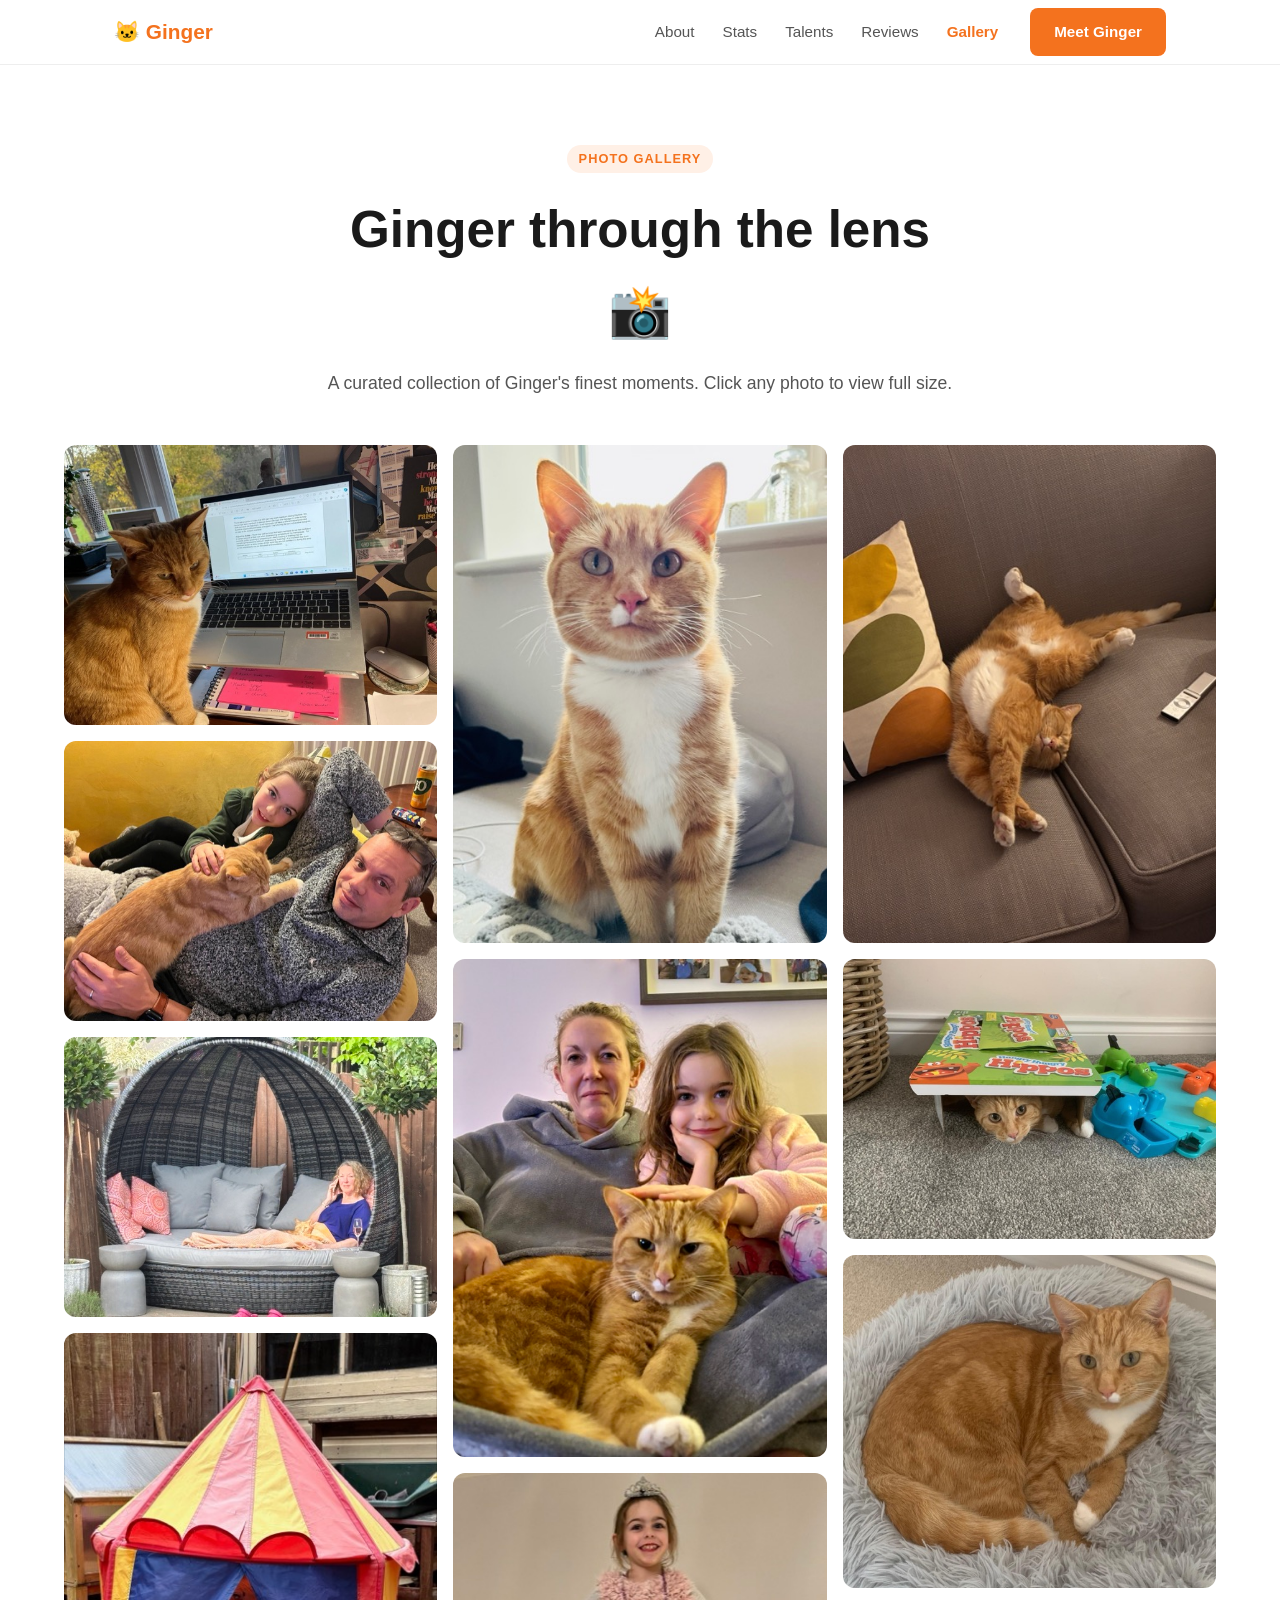
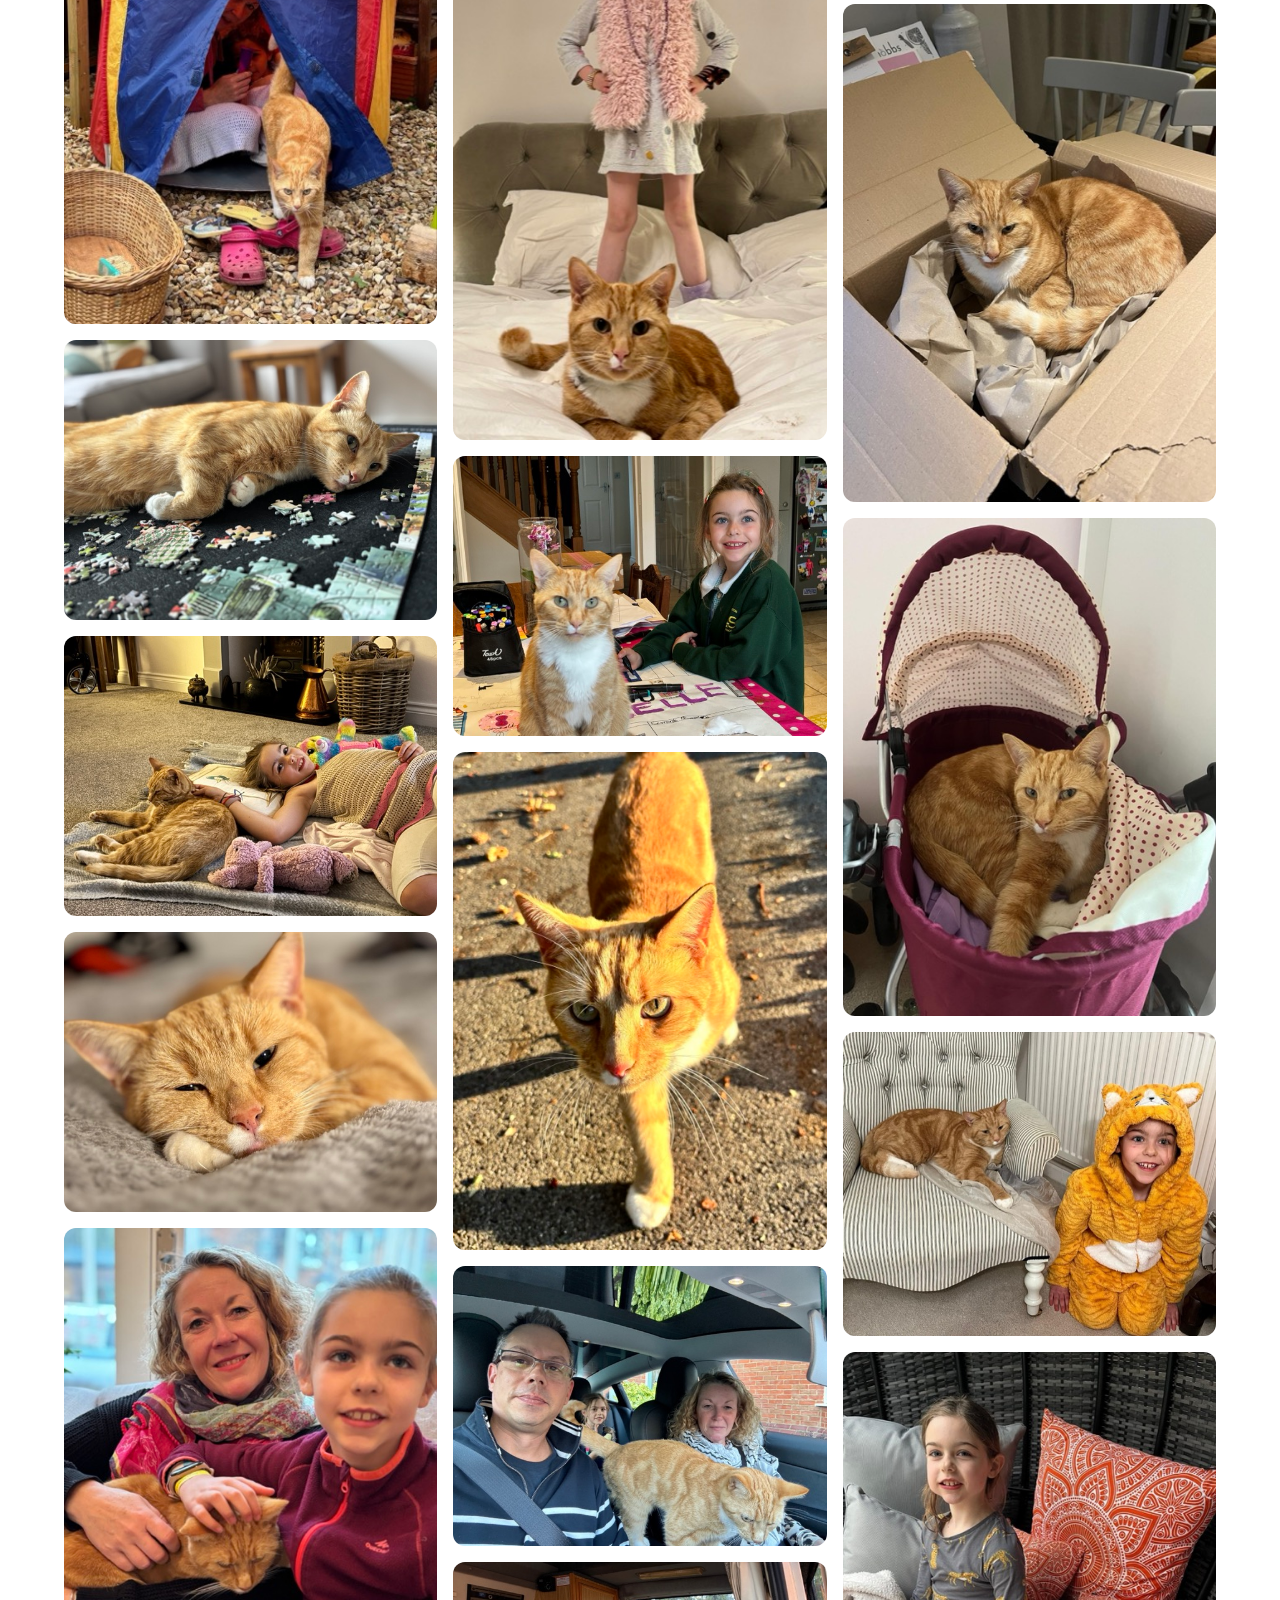
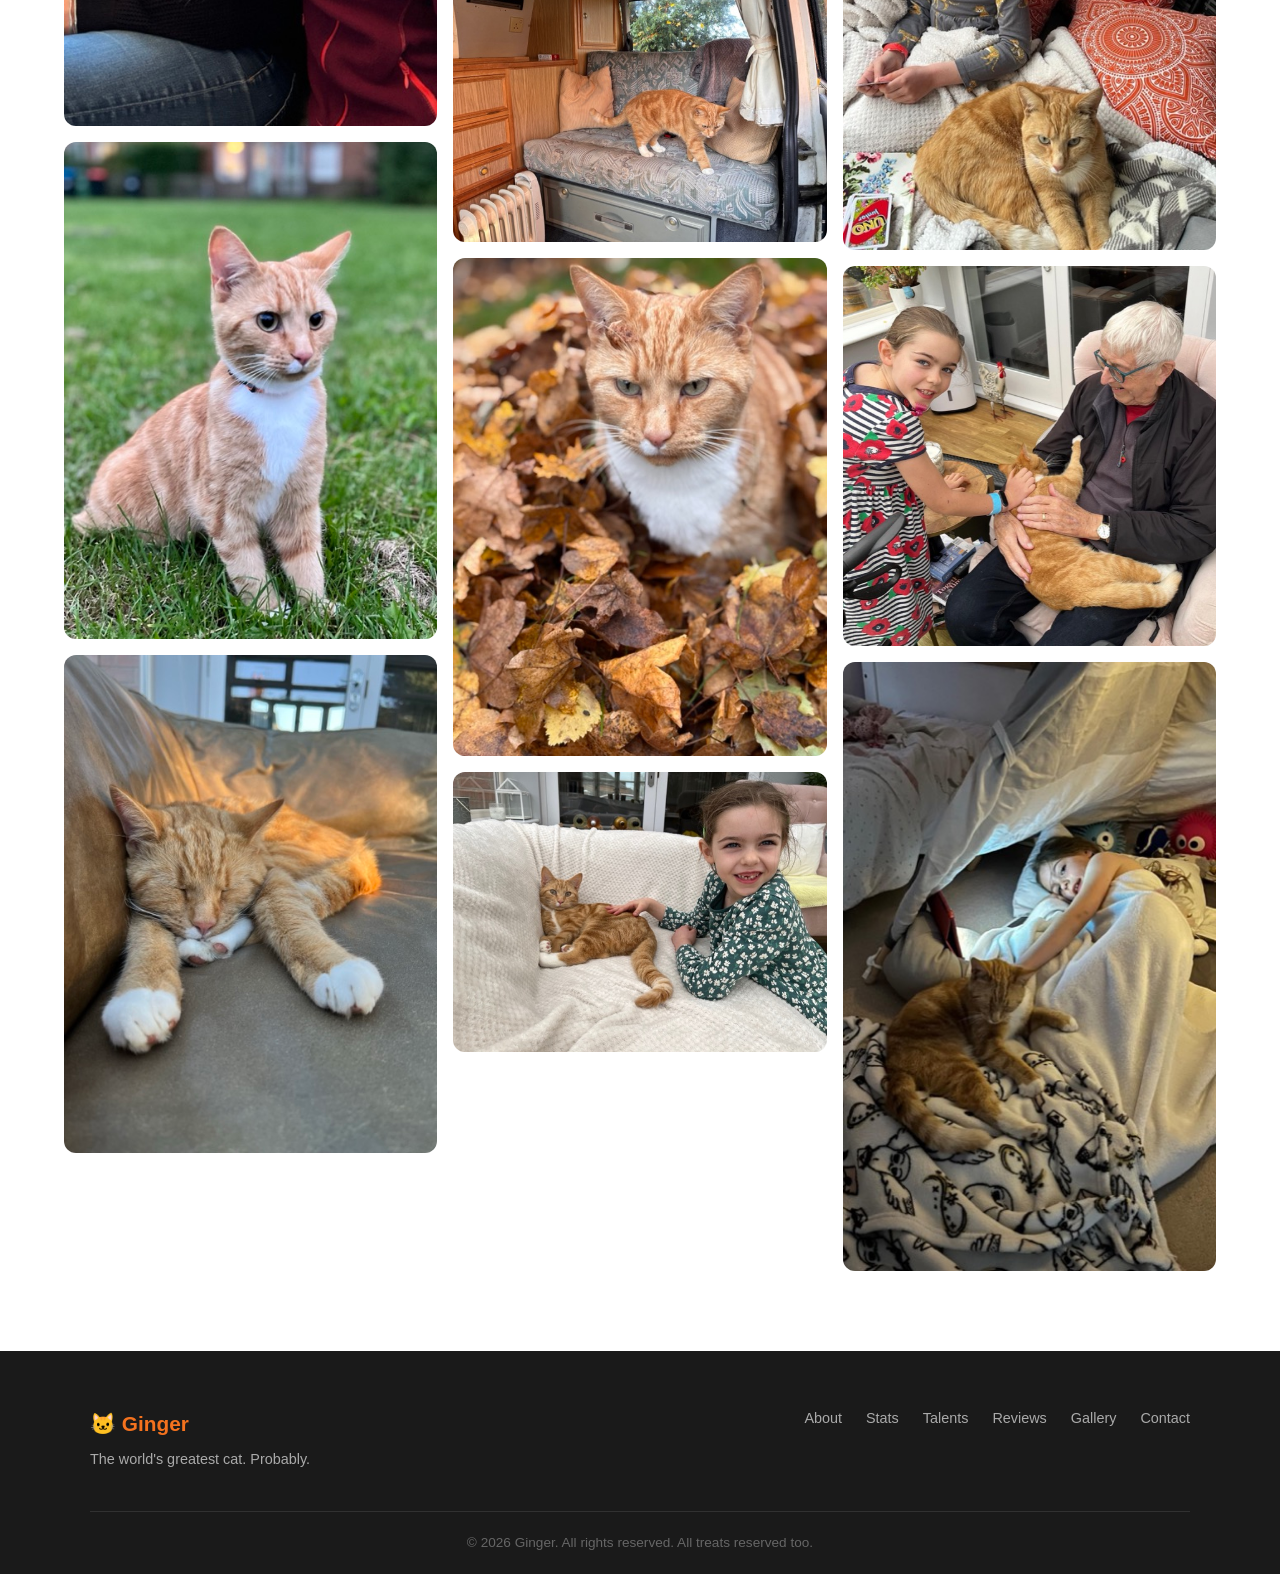
==== commit fc2278fb: "Optimise gallery images for faster loading - Compressed full images from 43MB to 11.9MB (72% reducti" ====
--- a/gallery.html
+++ b/gallery.html
@@ -41,9 +41,13 @@
       width: 100%;
       display: block;
       transition: transform 0.3s ease;
+      background: #f0ede8;
     }
     .gallery-item:hover img {
       transform: scale(1.03);
+    }
+    .gallery-item img[loading] {
+      min-height: 160px;
     }
     .gallery-item .overlay {
       position: absolute;
@@ -131,8 +135,25 @@
         <li><a href="gallery.html" style="color: var(--orange); font-weight:700;">Gallery</a></li>
       </ul>
       <a class="btn btn-primary" href="index.html#contact">Meet Ginger</a>
+      <button class="nav-hamburger" id="hamburger" onclick="toggleMenu()" aria-label="Menu">
+        <span></span><span></span><span></span>
+      </button>
+    </div>
+    <div class="nav-mobile" id="mobileMenu">
+      <a href="index.html#about">About</a>
+      <a href="index.html#stats">Stats</a>
+      <a href="index.html#features">Talents</a>
+      <a href="index.html#testimonials">Reviews</a>
+      <a href="gallery.html" style="color: var(--orange); font-weight:700;">Gallery</a>
+      <a href="index.html#contact">Meet Ginger</a>
     </div>
   </nav>
+  <script>
+    function toggleMenu() {
+      document.getElementById('hamburger').classList.toggle('open');
+      document.getElementById('mobileMenu').classList.toggle('open');
+    }
+  </script>
 
   <!-- HERO -->
   <div class="gallery-hero">
@@ -143,34 +164,34 @@
 
   <!-- GALLERY GRID -->
   <div class="gallery-grid" id="galleryGrid">
-    <div class="gallery-item" onclick="openLightbox(0)"><img src="images/03c46847-3a7b-4efd-ae27-775fa8135217.JPG" alt="Ginger" loading="lazy" /><div class="overlay"></div></div>
-    <div class="gallery-item" onclick="openLightbox(1)"><img src="images/804e8b1c-2c25-4e67-b28b-7fe9ec4af5d0.JPG" alt="Ginger" loading="lazy" /><div class="overlay"></div></div>
-    <div class="gallery-item" onclick="openLightbox(2)"><img src="images/IMG_0039.JPG" alt="Ginger" loading="lazy" /><div class="overlay"></div></div>
-    <div class="gallery-item" onclick="openLightbox(3)"><img src="images/IMG_0161-cropped.JPG" alt="Ginger" loading="lazy" /><div class="overlay"></div></div>
-    <div class="gallery-item" onclick="openLightbox(4)"><img src="images/IMG_0317.jpg" alt="Ginger" loading="lazy" /><div class="overlay"></div></div>
-    <div class="gallery-item" onclick="openLightbox(5)"><img src="images/IMG_0581.JPG" alt="Ginger" loading="lazy" /><div class="overlay"></div></div>
-    <div class="gallery-item" onclick="openLightbox(6)"><img src="images/IMG_2267.jpg" alt="Ginger" loading="lazy" /><div class="overlay"></div></div>
-    <div class="gallery-item" onclick="openLightbox(7)"><img src="images/IMG_2271.jpg" alt="Ginger" loading="lazy" /><div class="overlay"></div></div>
-    <div class="gallery-item" onclick="openLightbox(8)"><img src="images/IMG_2612.jpg" alt="Ginger" loading="lazy" /><div class="overlay"></div></div>
-    <div class="gallery-item" onclick="openLightbox(9)"><img src="images/IMG_2736.jpg" alt="Ginger" loading="lazy" /><div class="overlay"></div></div>
-    <div class="gallery-item" onclick="openLightbox(10)"><img src="images/IMG_3006.jpg" alt="Ginger" loading="lazy" /><div class="overlay"></div></div>
-    <div class="gallery-item" onclick="openLightbox(11)"><img src="images/IMG_3732.jpg" alt="Ginger" loading="lazy" /><div class="overlay"></div></div>
-    <div class="gallery-item" onclick="openLightbox(12)"><img src="images/IMG_4439.jpg" alt="Ginger" loading="lazy" /><div class="overlay"></div></div>
-    <div class="gallery-item" onclick="openLightbox(13)"><img src="images/IMG_5946.JPG" alt="Ginger" loading="lazy" /><div class="overlay"></div></div>
-    <div class="gallery-item" onclick="openLightbox(14)"><img src="images/IMG_7039.JPG" alt="Ginger" loading="lazy" /><div class="overlay"></div></div>
-    <div class="gallery-item" onclick="openLightbox(15)"><img src="images/IMG_7172.JPG" alt="Ginger" loading="lazy" /><div class="overlay"></div></div>
-    <div class="gallery-item" onclick="openLightbox(16)"><img src="images/IMG_8228.JPG" alt="Ginger" loading="lazy" /><div class="overlay"></div></div>
-    <div class="gallery-item" onclick="openLightbox(17)"><img src="images/IMG_8300.jpg" alt="Ginger" loading="lazy" /><div class="overlay"></div></div>
-    <div class="gallery-item" onclick="openLightbox(18)"><img src="images/IMG_9263.jpg" alt="Ginger" loading="lazy" /><div class="overlay"></div></div>
-    <div class="gallery-item" onclick="openLightbox(19)"><img src="images/IMG_9694.JPG" alt="Ginger" loading="lazy" /><div class="overlay"></div></div>
-    <div class="gallery-item" onclick="openLightbox(20)"><img src="images/PHOTO-2025-11-19-21-37-35 2.jpg" alt="Ginger" loading="lazy" /><div class="overlay"></div></div>
-    <div class="gallery-item" onclick="openLightbox(21)"><img src="images/PHOTO-2025-11-19-21-37-35.jpg" alt="Ginger" loading="lazy" /><div class="overlay"></div></div>
-    <div class="gallery-item" onclick="openLightbox(22)"><img src="images/PHOTO-2025-11-19-21-51-48.jpg" alt="Ginger" loading="lazy" /><div class="overlay"></div></div>
-    <div class="gallery-item" onclick="openLightbox(23)"><img src="images/PHOTO-2025-11-19-21-51-49.jpg" alt="Ginger" loading="lazy" /><div class="overlay"></div></div>
-    <div class="gallery-item" onclick="openLightbox(24)"><img src="images/PHOTO-2025-11-19-21-51-50 2.jpg" alt="Ginger" loading="lazy" /><div class="overlay"></div></div>
-    <div class="gallery-item" onclick="openLightbox(25)"><img src="images/PHOTO-2025-11-19-21-51-50.jpg" alt="Ginger" loading="lazy" /><div class="overlay"></div></div>
-    <div class="gallery-item" onclick="openLightbox(26)"><img src="images/PHOTO-2025-11-20-22-21-44.jpg" alt="Ginger" loading="lazy" /><div class="overlay"></div></div>
-    <div class="gallery-item" onclick="openLightbox(27)"><img src="images/f00460f7-8f5e-483e-9037-ee507a286812.jpg" alt="Ginger" loading="lazy" /><div class="overlay"></div></div>
+    <div class="gallery-item" onclick="openLightbox(0)"><img src="images/thumbs/03c46847-3a7b-4efd-ae27-775fa8135217.JPG" data-full="images/03c46847-3a7b-4efd-ae27-775fa8135217.JPG" alt="Ginger" loading="lazy" /><div class="overlay"></div></div>
+    <div class="gallery-item" onclick="openLightbox(1)"><img src="images/thumbs/804e8b1c-2c25-4e67-b28b-7fe9ec4af5d0.JPG" data-full="images/804e8b1c-2c25-4e67-b28b-7fe9ec4af5d0.JPG" alt="Ginger" loading="lazy" /><div class="overlay"></div></div>
+    <div class="gallery-item" onclick="openLightbox(2)"><img src="images/thumbs/IMG_0039.JPG" data-full="images/IMG_0039.JPG" alt="Ginger" loading="lazy" /><div class="overlay"></div></div>
+    <div class="gallery-item" onclick="openLightbox(3)"><img src="images/thumbs/IMG_0161-cropped.JPG" data-full="images/IMG_0161-cropped.JPG" alt="Ginger" loading="lazy" /><div class="overlay"></div></div>
+    <div class="gallery-item" onclick="openLightbox(4)"><img src="images/thumbs/IMG_0317.jpg" data-full="images/IMG_0317.jpg" alt="Ginger" loading="lazy" /><div class="overlay"></div></div>
+    <div class="gallery-item" onclick="openLightbox(5)"><img src="images/thumbs/IMG_0581.JPG" data-full="images/IMG_0581.JPG" alt="Ginger" loading="lazy" /><div class="overlay"></div></div>
+    <div class="gallery-item" onclick="openLightbox(6)"><img src="images/thumbs/IMG_2267.jpg" data-full="images/IMG_2267.jpg" alt="Ginger" loading="lazy" /><div class="overlay"></div></div>
+    <div class="gallery-item" onclick="openLightbox(7)"><img src="images/thumbs/IMG_2271.jpg" data-full="images/IMG_2271.jpg" alt="Ginger" loading="lazy" /><div class="overlay"></div></div>
+    <div class="gallery-item" onclick="openLightbox(8)"><img src="images/thumbs/IMG_2612.jpg" data-full="images/IMG_2612.jpg" alt="Ginger" loading="lazy" /><div class="overlay"></div></div>
+    <div class="gallery-item" onclick="openLightbox(9)"><img src="images/thumbs/IMG_2736.jpg" data-full="images/IMG_2736.jpg" alt="Ginger" loading="lazy" /><div class="overlay"></div></div>
+    <div class="gallery-item" onclick="openLightbox(10)"><img src="images/thumbs/IMG_3006.jpg" data-full="images/IMG_3006.jpg" alt="Ginger" loading="lazy" /><div class="overlay"></div></div>
+    <div class="gallery-item" onclick="openLightbox(11)"><img src="images/thumbs/IMG_3732.jpg" data-full="images/IMG_3732.jpg" alt="Ginger" loading="lazy" /><div class="overlay"></div></div>
+    <div class="gallery-item" onclick="openLightbox(12)"><img src="images/thumbs/IMG_4439.jpg" data-full="images/IMG_4439.jpg" alt="Ginger" loading="lazy" /><div class="overlay"></div></div>
+    <div class="gallery-item" onclick="openLightbox(13)"><img src="images/thumbs/IMG_5946.JPG" data-full="images/IMG_5946.JPG" alt="Ginger" loading="lazy" /><div class="overlay"></div></div>
+    <div class="gallery-item" onclick="openLightbox(14)"><img src="images/thumbs/IMG_7039.JPG" data-full="images/IMG_7039.JPG" alt="Ginger" loading="lazy" /><div class="overlay"></div></div>
+    <div class="gallery-item" onclick="openLightbox(15)"><img src="images/thumbs/IMG_7172.JPG" data-full="images/IMG_7172.JPG" alt="Ginger" loading="lazy" /><div class="overlay"></div></div>
+    <div class="gallery-item" onclick="openLightbox(16)"><img src="images/thumbs/IMG_8228.JPG" data-full="images/IMG_8228.JPG" alt="Ginger" loading="lazy" /><div class="overlay"></div></div>
+    <div class="gallery-item" onclick="openLightbox(17)"><img src="images/thumbs/IMG_8300.jpg" data-full="images/IMG_8300.jpg" alt="Ginger" loading="lazy" /><div class="overlay"></div></div>
+    <div class="gallery-item" onclick="openLightbox(18)"><img src="images/thumbs/IMG_9263.jpg" data-full="images/IMG_9263.jpg" alt="Ginger" loading="lazy" /><div class="overlay"></div></div>
+    <div class="gallery-item" onclick="openLightbox(19)"><img src="images/thumbs/IMG_9694.JPG" data-full="images/IMG_9694.JPG" alt="Ginger" loading="lazy" /><div class="overlay"></div></div>
+    <div class="gallery-item" onclick="openLightbox(20)"><img src="images/thumbs/PHOTO-2025-11-19-21-37-35 2.jpg" data-full="images/PHOTO-2025-11-19-21-37-35 2.jpg" alt="Ginger" loading="lazy" /><div class="overlay"></div></div>
+    <div class="gallery-item" onclick="openLightbox(21)"><img src="images/thumbs/PHOTO-2025-11-19-21-37-35.jpg" data-full="images/PHOTO-2025-11-19-21-37-35.jpg" alt="Ginger" loading="lazy" /><div class="overlay"></div></div>
+    <div class="gallery-item" onclick="openLightbox(22)"><img src="images/thumbs/PHOTO-2025-11-19-21-51-48.jpg" data-full="images/PHOTO-2025-11-19-21-51-48.jpg" alt="Ginger" loading="lazy" /><div class="overlay"></div></div>
+    <div class="gallery-item" onclick="openLightbox(23)"><img src="images/thumbs/PHOTO-2025-11-19-21-51-49.jpg" data-full="images/PHOTO-2025-11-19-21-51-49.jpg" alt="Ginger" loading="lazy" /><div class="overlay"></div></div>
+    <div class="gallery-item" onclick="openLightbox(24)"><img src="images/thumbs/PHOTO-2025-11-19-21-51-50 2.jpg" data-full="images/PHOTO-2025-11-19-21-51-50 2.jpg" alt="Ginger" loading="lazy" /><div class="overlay"></div></div>
+    <div class="gallery-item" onclick="openLightbox(25)"><img src="images/thumbs/PHOTO-2025-11-19-21-51-50.jpg" data-full="images/PHOTO-2025-11-19-21-51-50.jpg" alt="Ginger" loading="lazy" /><div class="overlay"></div></div>
+    <div class="gallery-item" onclick="openLightbox(26)"><img src="images/thumbs/PHOTO-2025-11-20-22-21-44.jpg" data-full="images/PHOTO-2025-11-20-22-21-44.jpg" alt="Ginger" loading="lazy" /><div class="overlay"></div></div>
+    <div class="gallery-item" onclick="openLightbox(27)"><img src="images/thumbs/f00460f7-8f5e-483e-9037-ee507a286812.jpg" data-full="images/f00460f7-8f5e-483e-9037-ee507a286812.jpg" alt="Ginger" loading="lazy" /><div class="overlay"></div></div>
   </div>
 
   <!-- LIGHTBOX -->
@@ -204,7 +225,8 @@
   </footer>
 
   <script>
-    const images = Array.from(document.querySelectorAll('.gallery-item img')).map(img => img.src);
+    const imgEls = Array.from(document.querySelectorAll('.gallery-item img'));
+    const fullImages = imgEls.map(img => img.dataset.full);
     let current = 0;
 
     function openLightbox(index) {
@@ -220,13 +242,16 @@
     }
 
     function changePhoto(dir) {
-      current = (current + dir + images.length) % images.length;
+      current = (current + dir + fullImages.length) % fullImages.length;
       updateLightbox();
     }
 
     function updateLightbox() {
-      document.getElementById('lightboxImg').src = images[current];
-      document.getElementById('lightboxCounter').textContent = (current + 1) + ' / ' + images.length;
+      const lb = document.getElementById('lightboxImg');
+      lb.style.opacity = '0';
+      lb.src = fullImages[current];
+      lb.onload = () => { lb.style.transition = 'opacity 0.2s'; lb.style.opacity = '1'; };
+      document.getElementById('lightboxCounter').textContent = (current + 1) + ' / ' + fullImages.length;
     }
 
     document.getElementById('lightbox').addEventListener('click', function(e) {
--- a/styles.css
+++ b/styles.css
@@ -403,6 +403,51 @@
 .footer-bottom p { color: #666; font-size: 0.85rem; }
 
 /* =====================
+   HAMBURGER MENU
+   ===================== */
+.nav-hamburger {
+  display: none;
+  flex-direction: column;
+  justify-content: center;
+  gap: 5px;
+  background: none;
+  border: none;
+  cursor: pointer;
+  padding: 4px;
+  margin-left: auto;
+}
+.nav-hamburger span {
+  display: block;
+  width: 24px;
+  height: 2px;
+  background: var(--dark);
+  border-radius: 2px;
+  transition: all 0.3s ease;
+}
+.nav-hamburger.open span:nth-child(1) { transform: translateY(7px) rotate(45deg); }
+.nav-hamburger.open span:nth-child(2) { opacity: 0; }
+.nav-hamburger.open span:nth-child(3) { transform: translateY(-7px) rotate(-45deg); }
+
+.nav-mobile {
+  display: none;
+  flex-direction: column;
+  background: var(--white);
+  border-top: 1px solid #eee;
+  padding: 16px 24px 20px;
+}
+.nav-mobile.open { display: flex; }
+.nav-mobile a {
+  padding: 12px 0;
+  font-size: 1rem;
+  font-weight: 500;
+  color: var(--dark);
+  border-bottom: 1px solid #f0f0f0;
+  transition: color 0.2s;
+}
+.nav-mobile a:last-child { border-bottom: none; }
+.nav-mobile a:hover { color: var(--orange); }
+
+/* =====================
    RESPONSIVE
    ===================== */
 @media (max-width: 768px) {
@@ -414,5 +459,7 @@
   .features-grid { grid-template-columns: 1fr; }
   .testimonials-grid { grid-template-columns: 1fr; }
   .nav-links { display: none; }
+  .nav-inner .btn { display: none; }
+  .nav-hamburger { display: flex; }
   .footer-inner { flex-direction: column; }
 }
